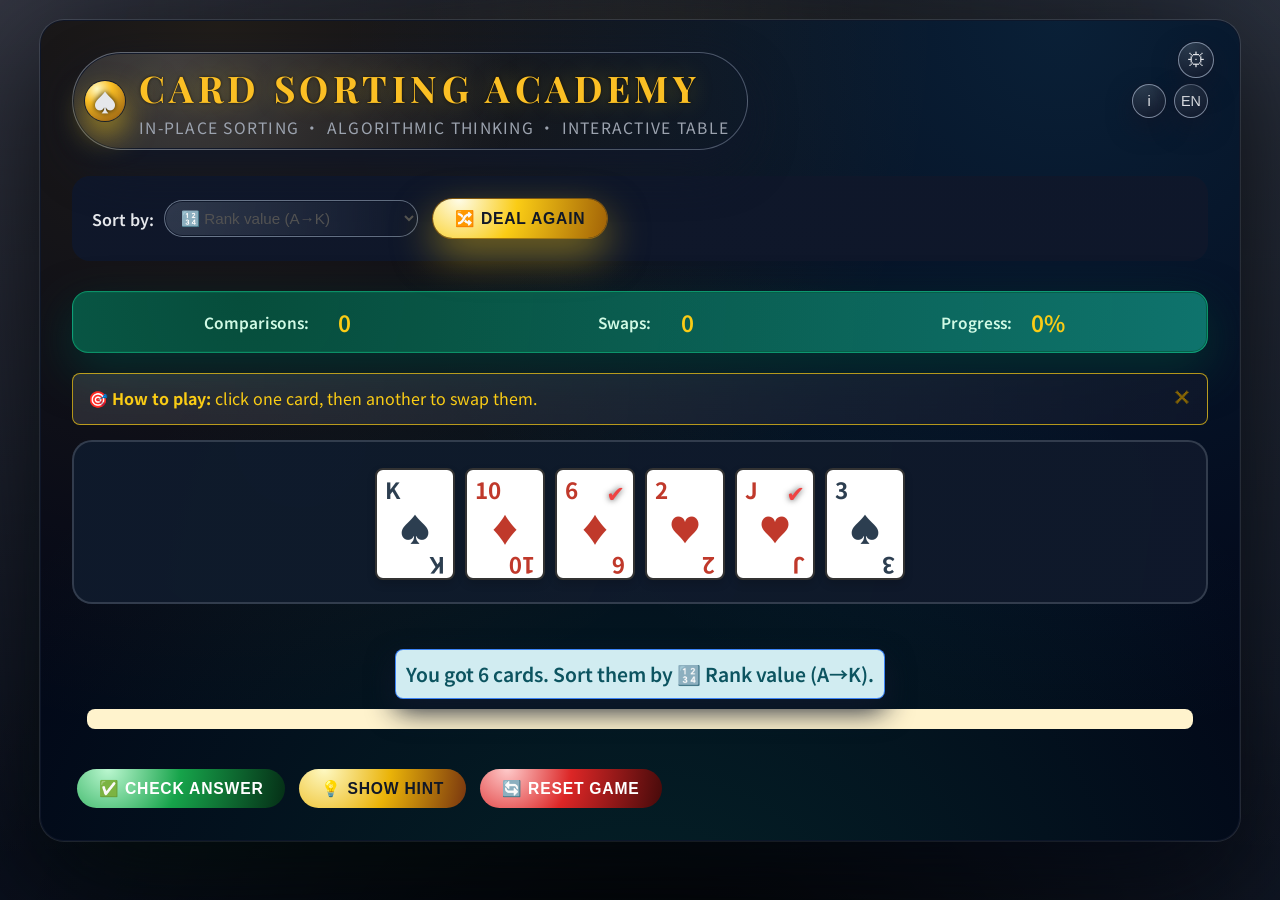
==== index.html @ 45d18fd6 "init" ====
<!DOCTYPE html>
<html lang="zh-TW">

<head>
    <meta charset="UTF-8">
    <meta name="viewport" content="width=device-width, initial-scale=1.0">
    <title>撲克牌排序遊戲 - 學習排序原理</title>
    <link rel="preconnect" href="https://fonts.googleapis.com">
    <link rel="preconnect" href="https://fonts.gstatic.com" crossorigin>
    <link
        href="https://fonts.googleapis.com/css2?family=Playfair+Display:wght@500;700&family=Noto+Sans+TC:wght@400;500;700&display=swap"
        rel="stylesheet">
    <link rel="stylesheet" href="style.css">
</head>

<body>
    <div class="page-frame">
        <div class="table-glow"></div>
        <div class="container">
            <header>
                <div class="logo-lockup">
                    <div class="logo-badge">
                        <span class="logo-icon">♠</span>
                    </div>
                    <div class="logo-texts">
                        <h1 data-i18n-key="app.title">撲克牌排序學院</h1>
                        <p class="subtitle" data-i18n-key="app.subtitle">原地排序 · 演算法思維 · 互動教學桌</p>
                    </div>
                </div>
                <div class="header-right">
                    <button id="info-toggle" class="info-toggle" aria-label="教學說明">
                        i
                    </button>
                    <button id="lang-button" class="lang-button" type="button">TW</button>
                    <button id="settings-toggle" class="settings-toggle" aria-label="教學與設定">
                        ⚙
                    </button>
                    <select id="lang-select" class="lang-select-hidden">
                        <option value="zh-TW">繁體中文</option>
                        <option value="zh-CN">简体中文</option>
                        <option value="en">English</option>
                        <option value="ja">日本語</option>
                    </select>
                </div>
            </header>

            <div class="controls">
                <div class="control-group">
                    <label for="sort-method" data-i18n-key="controls.sortLabel">排序方式：</label>
                    <select id="sort-method">
                        <option value="none" data-i18n-key="controls.sortNone">❓ 請選擇排序目標</option>
                        <option value="number" selected data-i18n-key="controls.sortNumber">🔢 依數字大小 (A→K)</option>
                        <option value="suit-symbol" data-i18n-key="controls.sortSuitSymbol">🃄 依花色符號 (♠♥♣♦)</option>
                        <option value="suit-color" data-i18n-key="controls.sortSuitColor">🎨 依花色顏色 (黑→紅)</option>
                        <option value="number-asc" data-i18n-key="controls.sortNumberAsc">📈 數字遞增 (2→A)</option>
                        <option value="number-desc" data-i18n-key="controls.sortNumberDesc">📉 數字遞減 (K→2)</option>
                    </select>
                    <button id="shuffle-btn" class="btn primary" data-i18n-key="controls.shuffle">🔀 重新發牌</button>
                </div>
            </div>

            <div class="stats-bar">
                <div class="stat-item">
                    <span class="stat-label" data-i18n-key="stats.comparisons">比較次數：</span>
                    <span class="stat-value" id="comparisons">0</span>
                </div>
                <div class="stat-item">
                    <span class="stat-label" data-i18n-key="stats.swaps">交換次數：</span>
                    <span class="stat-value" id="swaps">0</span>
                </div>
                <div class="stat-item">
                    <span class="stat-label" data-i18n-key="stats.progress">完成度：</span>
                    <span class="stat-value" id="progress">0%</span>
                </div>
            </div>

            <div class="game-area">
                <div class="instruction-hint" id="instruction-hint">
                    <p data-i18n-key="banner.hint">🎯 <strong>操作方式：</strong>點擊選擇一張卡片，再點擊另一張進行交換</p>
                    <button class="close-hint" id="close-hint">✕</button>
                </div>

                <div class="card-area" id="card-area">
                    <p class="instruction" data-i18n-key="banner.instruction">請選擇排序方式後，點擊「重新發牌」開始遊戲</p>
                </div>
            </div>

            <div class="feedback">
                <div class="status" id="status"></div>
                <div class="hint" id="hint"></div>
            </div>

            <div class="actions">
                <button id="check-btn" class="btn success" disabled data-i18n-key="actions.check">✅ 檢查答案</button>
                <button id="hint-btn" class="btn warning" disabled data-i18n-key="actions.hint">💡 顯示提示</button>
                <button id="reset-btn" class="btn danger" disabled data-i18n-key="actions.reset">🔄 重置遊戲</button>
            </div>

            <div class="settings-card" id="settings-card">
                <div class="settings-card-header">
                    <div>
                        <h2 class="settings-title" data-i18n-key="advanced.title">進階設定</h2>
                        <p class="settings-subtitle" data-i18n-key="settings.subtitle">需要時再打開，讓牌桌保持乾淨。</p>
                    </div>
                    <button class="settings-close" id="settings-close" aria-label="關閉教學卡片">✕</button>
                </div>
                <div class="settings-card-body">
                    <div class="settings-section">
                        <h3 class="settings-section-title" data-i18n-key="advanced.title">進階設定</h3>
                        <div class="control-group">
                            <label for="card-count" data-i18n-key="advanced.cardCount">牌數：</label>
                            <input type="range" id="card-count" min="5" max="13" value="6">
                            <span id="card-count-display">6 張</span>
                        </div>
                        <div class="control-group">
                            <label for="unique-rank-toggle" data-i18n-key="advanced.uniqueRanks">不重複數字：</label>
                            <input type="checkbox" id="unique-rank-toggle" checked>
                            <span data-i18n-key="advanced.uniqueRanksDesc">啟用時，每一局不會出現同數字不同花色（最多 13 張），適合初學者。</span>
                        </div>
                        <div class="control-group">
                            <label for="show-correct-toggle" data-i18n-key="advanced.showCorrect">完成提示：</label>
                            <input type="checkbox" id="show-correct-toggle" checked>
                            <span data-i18n-key="advanced.showCorrectDesc">在已排對的位置顯示紅色勾勾</span>
                        </div>
                        <div class="control-group">
                            <label for="allow-same-rank-toggle" data-i18n-key="advanced.considerSuit">花色是否要看：</label>
                            <input type="checkbox" id="allow-same-rank-toggle" checked>
                            <span data-i18n-key="advanced.considerSuitDesc">勾選時，同數字不同花色也算正確（適合初學，只看數字）</span>
                        </div>
                    </div>
                </div>
            </div>

            <div class="info-card" id="info-card">
                <div class="settings-card-header">
                    <div>
                        <h2 class="settings-title" data-i18n-key="settings.title">教學說明與小知識</h2>
                        <p class="settings-subtitle" data-i18n-key="settings.subtitle">需要時再打開，讓牌桌保持乾淨。</p>
                    </div>
                    <button class="settings-close" id="info-close" aria-label="關閉說明卡片">✕</button>
                </div>
                <div class="settings-tabs" id="info-tabs">
                    <button class="settings-tab active" data-pane="pane-guide" data-i18n-key="tabs.guide">操作說明</button>
                    <button class="settings-tab" data-pane="pane-algorithm" data-i18n-key="tabs.algorithm">小知識</button>
                </div>
                <div class="settings-card-body">
                    <div class="settings-pane active" id="pane-guide">
                        <div class="instructions">
                            <h2 data-i18n-key="guide.title">📚 遊戲說明</h2>
                            <ul>
                                <li data-i18n-key="guide.step1"><strong>選擇排序方式：</strong>從下拉選單選擇想要排序的規則（數字、花色、顏色等）。</li>
                                <li data-i18n-key="guide.step2"><strong>發牌：</strong>點擊「重新發牌」後，系統會隨機產生卡片排列。</li>
                                <li data-i18n-key="guide.step3"><strong>排序：</strong>點擊兩張卡片即可交換位置（點擊第一張會標記為選擇狀態）。</li>
                                <li data-i18n-key="guide.step4"><strong>檢查：</strong>完成後點擊「檢查答案」看是否正確。</li>
                                <li data-i18n-key="guide.step5"><strong>提示：</strong>如果卡住，可以點擊「顯示提示」或打開完成提示勾勾協助思考。</li>
                                <li data-i18n-key="guide.step6"><strong>統計：</strong>上方統計欄會記錄你的比較次數與交換次數。</li>
                            </ul>
                        </div>
                    </div>

                    <div class="settings-pane" id="pane-algorithm">
                        <div class="algorithm-info" id="algorithm-info">
                            <h3 data-i18n-key="algo.title">💡 排序演算法小知識</h3>
                            <p id="algorithm-desc">選擇排序方式後，這裡會顯示相關的排序演算法概念。</p>
                            <div class="algorithm-teaching">
                                <div class="algorithm-mode" id="algorithm-mode">提示：先從少量牌開始，感受「比較 → 交換」的節奏。</div>
                                <ol class="algorithm-steps" id="algorithm-steps">
                                    <li>在上方選擇一種排序目標（例如：數字大小）。</li>
                                    <li>觀察目前牌的排列，想像「理想順序」應該長什麼樣子。</li>
                                    <li>點擊一張牌，再點擊另一張牌，完成一次交換。</li>
                                    <li>重複比較與交換，直到你覺得已經排好為止，再按「檢查答案」。</li>
                                </ol>
                            </div>
                        </div>
                    </div>
                </div>
            </div>
        </div>
    </div>

    <script src="script.js"></script>
</body>

</html>
---- style.css ----
/* 撲克牌排序遊戲樣式 */

* {
    margin: 0;
    padding: 0;
    box-sizing: border-box;
}

body {
    font-family: 'Noto Sans TC', 'Microsoft JhengHei', system-ui, -apple-system, BlinkMacSystemFont, sans-serif;
    background:
        radial-gradient(circle at 0 0, rgba(255, 255, 255, 0.18), transparent 55%),
        radial-gradient(circle at 100% 0, rgba(255, 255, 255, 0.12), transparent 55%),
        radial-gradient(circle at 50% 120%, rgba(0, 0, 0, 0.9), transparent 60%),
        linear-gradient(135deg, #050816 0%, #0b1220 45%, #111827 100%);
    min-height: 100vh;
    padding: 20px;
    color: #e5e7eb;
}

.page-frame {
    max-width: 1360px;
    margin: 0 auto;
    position: relative;
}

.table-glow {
    position: absolute;
    inset: 0;
    margin: auto;
    max-width: 1100px;
    max-height: 1100px;
    background:
        radial-gradient(circle at 50% 0, rgba(251, 191, 36, 0.22), transparent 55%),
        radial-gradient(circle at 10% 100%, rgba(16, 185, 129, 0.26), transparent 60%),
        radial-gradient(circle at 90% 100%, rgba(37, 99, 235, 0.3), transparent 60%);
    opacity: 0.6;
    filter: blur(40px);
    z-index: 0;
    pointer-events: none;
}

.container {
    max-width: 1200px;
    margin: 0 auto;
    background:
        radial-gradient(circle at 15% 0, rgba(251, 191, 36, 0.12), transparent 55%),
        radial-gradient(circle at 85% 0, rgba(56, 189, 248, 0.14), transparent 55%),
        radial-gradient(circle at 50% 120%, rgba(16, 185, 129, 0.16), transparent 65%),
        #020617;
    border-radius: 24px;
    box-shadow:
        0 32px 120px rgba(0, 0, 0, 0.75),
        0 0 0 1px rgba(148, 163, 184, 0.28),
        0 0 0 1px inset rgba(15, 23, 42, 0.9);
    padding: 32px 32px 28px;
    position: relative;
    z-index: 1;
    overflow: hidden;
}

header {
    display: flex;
    align-items: center;
    justify-content: space-between;
    margin-bottom: 26px;
}

h1 {
    font-family: 'Playfair Display', 'Times New Roman', serif;
    letter-spacing: 0.12em;
    text-transform: uppercase;
    font-size: 2.3rem;
    color: #fbbf24;
    margin-bottom: 4px;
    text-shadow:
        0 0 25px rgba(250, 204, 21, 0.3),
        0 0 3px rgba(0, 0, 0, 0.8);
}

.subtitle {
    color: #9ca3af;
    font-size: 0.98rem;
    letter-spacing: 0.08em;
    text-transform: uppercase;
}

.logo-lockup {
    display: inline-flex;
    align-items: center;
    gap: 14px;
    padding: 10px 18px 10px 12px;
    border-radius: 999px;
    background: radial-gradient(circle at 15% 10%, rgba(248, 250, 252, 0.16), transparent 60%);
    border: 1px solid rgba(148, 163, 184, 0.45);
    box-shadow:
        0 18px 45px rgba(15, 23, 42, 0.9),
        0 0 0 1px inset rgba(15, 23, 42, 0.9);
}

.logo-badge {
    width: 40px;
    height: 40px;
    border-radius: 999px;
    background: radial-gradient(circle at 30% 20%, #fef9c3 0%, #fbbf24 35%, #854d0e 100%);
    display: flex;
    align-items: center;
    justify-content: center;
    box-shadow:
        0 0 0 1px rgba(15, 23, 42, 0.85),
        0 14px 30px rgba(250, 204, 21, 0.6);
}

.logo-icon {
    font-size: 1.5rem;
    text-shadow: 0 0 6px rgba(0, 0, 0, 0.9);
}

.logo-texts {
    text-align: left;
}

.header-right {
    display: flex;
    align-items: center;
    gap: 8px;
}

.info-toggle,
.lang-button,
.settings-toggle {
    width: 34px;
    height: 34px;
    border-radius: 999px;
    border: 1px solid rgba(148, 163, 184, 0.8);
    background: radial-gradient(circle at 30% 0, rgba(248, 250, 252, 0.15), rgba(15, 23, 42, 0.98));
    color: #e5e7eb;
    font-size: 0.9rem;
    display: flex;
    align-items: center;
    justify-content: center;
    cursor: pointer;
    box-shadow:
        0 10px 24px rgba(15, 23, 42, 0.9),
        0 0 0 1px rgba(15, 23, 42, 0.9);
    transition: transform 0.2s ease, box-shadow 0.2s ease, background 0.2s ease;
}

.info-toggle:hover {
    transform: translateY(-1px) scale(1.03);
    background: radial-gradient(circle at 30% 0, rgba(248, 250, 252, 0.25), rgba(15, 23, 42, 0.98));
    box-shadow:
        0 14px 32px rgba(15, 23, 42, 0.95),
        0 0 0 1px rgba(59, 130, 246, 0.7);
}

.info-toggle:focus-visible {
    outline: 2px solid #60a5fa;
    outline-offset: 2px;
}

.lang-switcher {
    display: flex;
    align-items: center;
}

.lang-button {
    text-transform: uppercase;
}

.lang-button:hover {
    background: rgba(30, 64, 175, 0.9);
    border-color: rgba(129, 140, 248, 0.9);
}

.lang-select-hidden {
    display: none;
}

.lang-switcher select {
    padding: 4px 10px;
    border-radius: 999px;
    border: 1px solid rgba(148, 163, 184, 0.7);
    background: rgba(15, 23, 42, 0.9);
    color: #e5e7eb;
    font-size: 0.82rem;
}

/* 教學設定卡片觸發按鈕 */
.settings-toggle {
    position: absolute;
    top: 22px;
    right: 26px;
    width: 36px;
    height: 36px;
    border-radius: 999px;
    border: 1px solid rgba(148, 163, 184, 0.8);
    background: radial-gradient(circle at 30% 0, rgba(248, 250, 252, 0.15), rgba(15, 23, 42, 0.98));
    color: #e5e7eb;
    font-size: 1.2rem;
    display: flex;
    align-items: center;
    justify-content: center;
    cursor: pointer;
    box-shadow:
        0 10px 24px rgba(15, 23, 42, 0.9),
        0 0 0 1px rgba(15, 23, 42, 0.9);
    transition: transform 0.2s ease, box-shadow 0.2s ease, background 0.2s ease;
    z-index: 5;
}

.settings-toggle:hover {
    transform: translateY(-1px) scale(1.03);
    background: radial-gradient(circle at 30% 0, rgba(248, 250, 252, 0.25), rgba(15, 23, 42, 0.98));
    box-shadow:
        0 14px 32px rgba(15, 23, 42, 0.95),
        0 0 0 1px rgba(250, 204, 21, 0.6);
}

.settings-toggle:focus-visible {
    outline: 2px solid #facc15;
    outline-offset: 2px;
}

/* 控制區 */
.controls {
    background: radial-gradient(circle at 10% 0, rgba(15, 23, 42, 0.98), rgba(15, 23, 42, 0.96));
    border-radius: 18px;
    padding: 18px 20px;
    margin-bottom: 30px;
    display: flex;
    flex-wrap: wrap;
    gap: 20px;
    align-items: center;
    justify-content: space-between;
}

.control-group {
    display: flex;
    align-items: center;
    gap: 10px;
}

.control-group label {
    font-weight: 600;
    color: #e5e7eb;
}

select,
input[type="range"] {
    padding: 8px 12px;
    border: 1px solid rgba(148, 163, 184, 0.6);
    border-radius: 999px;
    font-size: 0.95rem;
    background: radial-gradient(circle at 0 0, rgba(148, 163, 184, 0.25), rgba(15, 23, 42, 0.96));
    color: #525252;
    box-shadow: 0 0 0 1px inset rgba(15, 23, 42, 0.9);
}

select:focus {
    border-color: #fbbf24;
    outline: none;
    box-shadow:
        0 0 0 1px #fbbf24,
        0 0 25px rgba(225, 223, 217, 0.9);
}

.btn {
    padding: 10px 22px;
    border: none;
    border-radius: 999px;
    font-size: 0.98rem;
    font-weight: 600;
    cursor: pointer;
    transition: all 0.28s ease;
    margin: 5px;
    position: relative;
    letter-spacing: 0.05em;
    text-transform: uppercase;
}

.btn.primary {
    background: radial-gradient(circle at 15% 0, #fefce8 0%, #facc15 38%, #a16207 100%);
    color: #111827;
    box-shadow:
        0 16px 40px rgba(250, 204, 21, 0.5),
        0 0 0 1px rgba(161, 98, 7, 0.7);
}

.btn.primary:hover {
    transform: translateY(-2px) translateZ(0) scale(1.02);
    box-shadow:
        0 24px 55px rgba(250, 204, 21, 0.7),
        0 0 0 1px rgba(161, 98, 7, 0.9);
}

.btn.success {
    background: radial-gradient(circle at 15% 0, #bbf7d0 0%, #16a34a 40%, #052e16 100%);
    color: white;
}

.btn.success:hover {
    transform: translateY(-2px) scale(1.02);
}

.btn.warning {
    background: radial-gradient(circle at 15% 0, #fef9c3 0%, #eab308 45%, #78350f 100%);
    color: #111827;
}

.btn.warning:hover {
    transform: translateY(-2px) scale(1.02);
}

.btn.danger {
    background: radial-gradient(circle at 15% 0, #fecaca 0%, #dc2626 40%, #450a0a 100%);
    color: white;
}

.btn.danger:hover {
    transform: translateY(-2px) scale(1.02);
}

.btn:disabled {
    background: rgba(55, 65, 81, 0.85);
    cursor: not-allowed;
    transform: none;
    box-shadow: none;
}

/* 遊戲區域 */
.game-area {
    margin-bottom: 30px;
}

/* 統計欄 */
.stats-bar {
    display: flex;
    justify-content: space-around;
    background:
        radial-gradient(circle at 15% 0, rgba(6, 78, 59, 0.9), rgba(15, 118, 110, 0.96)),
        linear-gradient(120deg, #064e3b, #083344);
    padding: 14px 18px;
    border-radius: 16px;
    margin-bottom: 20px;
    font-weight: 600;
    border: 1px solid rgba(16, 185, 129, 0.6);
    box-shadow:
        0 18px 45px rgba(4, 47, 46, 0.95),
        0 0 0 1px inset rgba(6, 95, 70, 0.9);
}

.stat-item {
    display: flex;
    align-items: center;
    gap: 8px;
}

.stat-label {
    color: #d1fae5;
    font-size: 0.96rem;
}

.stat-value {
    color: #facc15;
    font-size: 1.4rem;
    min-width: 56px;
    text-align: center;
}

/* 單一卡片區域 */
.card-area {
    background:
        radial-gradient(circle at 20% 0, rgba(15, 23, 42, 0.96), rgba(15, 23, 42, 0.99)),
        radial-gradient(circle at 50% 120%, rgba(22, 163, 74, 0.8), rgba(6, 95, 70, 0.96));
    border: 2px solid rgba(55, 65, 81, 0.9);
    border-radius: 20px;
    padding: 26px 20px 22px;
    min-height: 150px;
    display: flex;
    flex-wrap: nowrap;
    gap: 10px;
    align-items: center;
    justify-content: center;
    transition: all 0.3s ease;
    overflow-x: auto;
    overflow-y: hidden;
    scrollbar-width: thin;
}

.card-area .instruction {
    color: #e5e7eb;
    font-size: 1.2rem;
    width: 100%;
    text-align: center;
}

/* 操作提示覆層 */
.instruction-hint {
    background: radial-gradient(circle at 0 0, rgba(248, 250, 252, 0.12), rgba(15, 23, 42, 0.9));
    border: 1px solid rgba(250, 204, 21, 0.7);
    border-radius: 8px;
    padding: 12px 40px 12px 15px;
    margin-bottom: 15px;
    position: relative;
    color: #facc15;
    line-height: 1.6;
}

.instruction-hint .close-hint {
    position: absolute;
    right: 10px;
    top: 50%;
    transform: translateY(-50%);
    background: none;
    border: none;
    color: #856404;
    font-size: 1.2rem;
    cursor: pointer;
    padding: 0 5px;
}

.close-hint:hover {
    color: #664d03;
}

/* 撲克牌樣式（原地排序版） */
.card {
    width: 96px;
    height: 136px;
    background:
        radial-gradient(circle at 15% 0, #f9fafb 0%, #e5e7eb 40%, #d1d5db 100%);
    border: 2px solid rgba(15, 23, 42, 0.9);
    border-radius: 14px;
    display: flex;
    flex-direction: column;
    justify-content: space-between;
    padding: 8px 8px 12px;
    cursor: pointer;
    user-select: none;
    box-shadow:
        0 10px 18px rgba(15, 23, 42, 0.9),
        0 0 0 1px rgba(15, 23, 42, 0.9);
    transition: transform 0.32s cubic-bezier(0.22, 0.61, 0.36, 1),
        box-shadow 0.32s ease,
        background 0.32s ease,
        border-color 0.32s ease;
    position: relative;
}

.card:hover {
    transform: translateY(-10px) scale(1.05) rotate3d(1, 0, 0, 6deg);
    box-shadow:
        0 20px 35px rgba(0, 0, 0, 0.85),
        0 0 0 1px rgba(30, 64, 175, 0.75);
}

.card.selected {
    border-color: #fbbf24;
    border-width: 2px;
    box-shadow:
        0 0 35px rgba(250, 204, 21, 0.9),
        0 0 0 1px rgba(161, 98, 7, 0.9);
    transform: translateY(-14px) scale(1.08) rotate3d(1, 0, 0, 10deg);
    background: radial-gradient(circle at 15% 0, #fefce8 0%, #facc15 45%, #f97316 100%);
}

.card.card-correct::after {
    content: '✔';
    position: absolute;
    top: 6px;
    right: 8px;
    font-size: 1.4rem;
    color: #ef4444;
    text-shadow: 0 0 6px rgba(0, 0, 0, 0.75);
}

.card.swapping {
    animation: swapPulse 0.6s ease;
}

@keyframes swapPulse {
    0% {
        transform: scale(1);
    }

    50% {
        transform: scale(0.9) rotate(-5deg);
    }

    100% {
        transform: scale(1);
    }
}

.card.ace {
    color: #c0392b;
}

.card.king {
    color: #2c3e50;
}

.card.queen {
    color: #2c3e50;
}

.card.jack {
    color: #2c3e50;
}

.card.red {
    color: #c0392b;
}

.card.black {
    color: #111827;
}

.card .rank {
    font-size: 1.4rem;
    font-weight: bold;
    line-height: 1;
}

.card .suit {
    font-size: 2rem;
    text-align: center;
    margin: 6px 0;
}

.card .rank-bottom {
    font-size: 1.4rem;
    font-weight: bold;
    transform: rotate(180deg);
    line-height: 1;
    margin-bottom: 2px;
}

/* 反饋區 */
.feedback {
    margin: 22px 0 12px;
    padding: 12px 0;
    border-radius: 8px;
    text-align: center;
}

/* 教學設定卡片本體 */
.settings-card {
    position: fixed;
    inset: auto 50% 32px auto;
    transform: translateX(50%) translateY(12px);
    width: min(420px, 90vw);
    max-height: 70vh;
    background:
        radial-gradient(circle at 0 0, rgba(248, 250, 252, 0.1), rgba(15, 23, 42, 0.96)),
        #020617;
    border-radius: 18px;
    border: 1px solid rgba(148, 163, 184, 0.6);
    box-shadow:
        0 28px 80px rgba(0, 0, 0, 0.95),
        0 0 0 1px rgba(15, 23, 42, 0.9);
    padding: 14px 16px 14px;
    opacity: 0;
    visibility: hidden;
    pointer-events: none;
    transition: opacity 0.25s ease, transform 0.25s ease, visibility 0.25s ease;
    z-index: 10;
}

.settings-card.open {
    opacity: 1;
    visibility: visible;
    pointer-events: auto;
    transform: translateX(50%) translateY(0);
}

.settings-card-header {
    display: flex;
    align-items: center;
    justify-content: space-between;
    gap: 10px;
    padding-bottom: 8px;
    border-bottom: 1px solid rgba(55, 65, 81, 0.8);
    margin-bottom: 8px;
}

.settings-title {
    font-size: 1rem;
    color: #e5e7eb;
    margin: 0;
}

.settings-subtitle {
    font-size: 0.78rem;
    color: #9ca3af;
    margin-top: 2px;
}

.settings-close {
    border: none;
    background: transparent;
    color: #9ca3af;
    cursor: pointer;
    font-size: 1.1rem;
    padding: 4px 6px;
    border-radius: 999px;
    transition: background 0.2s ease, color 0.2s ease;
}

.settings-close:hover {
    background: rgba(148, 163, 184, 0.16);
    color: #e5e7eb;
}

.settings-card-body {
    max-height: 52vh;
    overflow-y: auto;
    padding-right: 4px;
}

.info-card {
    position: fixed;
    left: 50%;
    bottom: 32px;
    transform: translateX(-50%) translateY(12px);
    width: min(520px, 95vw);
    max-height: 75vh;
    background:
        radial-gradient(circle at 0 0, rgba(248, 250, 252, 0.1), rgba(15, 23, 42, 0.96)),
        #020617;
    border-radius: 18px;
    border: 1px solid rgba(148, 163, 184, 0.6);
    box-shadow:
        0 28px 80px rgba(0, 0, 0, 0.95),
        0 0 0 1px rgba(15, 23, 42, 0.9);
    padding: 14px 16px 14px;
    opacity: 0;
    visibility: hidden;
    pointer-events: none;
    transition: opacity 0.25s ease, transform 0.25s ease, visibility 0.25s ease;
    z-index: 11;
}

.info-card.open {
    opacity: 1;
    visibility: visible;
    pointer-events: auto;
    transform: translateX(-50%) translateY(0);
}

.settings-tabs {
    display: flex;
    gap: 4px;
    margin: 6px 0 4px;
    padding: 0 2px;
}

.settings-tab {
    flex: 1;
    border-radius: 999px;
    border: 1px solid transparent;
    background: transparent;
    color: #9ca3af;
    font-size: 0.8rem;
    padding: 4px 8px;
    cursor: pointer;
    transition: background 0.2s ease, color 0.2s ease, border-color 0.2s ease;
}

.settings-tab:hover {
    background: rgba(31, 41, 55, 0.9);
    color: #e5e7eb;
}

.settings-tab.active {
    background: radial-gradient(circle at 0 0, rgba(248, 250, 252, 0.18), rgba(31, 41, 55, 0.98));
    color: #fbbf24;
    border-color: rgba(250, 204, 21, 0.8);
}

.settings-pane {
    display: none;
}

.settings-pane.active {
    display: block;
}

.settings-section {
    margin-top: 14px;
    padding-top: 10px;
    border-top: 1px solid rgba(55, 65, 81, 0.8);
}

.settings-section-title {
    font-size: 0.9rem;
    color: #e5e7eb;
    margin-bottom: 8px;
}

.settings-section .control-group {
    justify-content: flex-start;
    align-items: center;
}

.settings-section .control-group span {
    font-size: 0.85rem;
    color: #d1d5db;
}

.status {
    font-size: 1.02rem;
    font-weight: 600;
    padding: 10px 18px;
    border-radius: 999px;
    display: inline-flex;
    align-items: center;
    justify-content: center;
    max-width: 100%;
}

.status.success {
    background: linear-gradient(135deg, rgba(21, 128, 61, 0.95), rgba(22, 163, 74, 0.98));
    color: #dcfce7;
    border: 1px solid rgba(34, 197, 94, 0.95);
    box-shadow: 0 12px 28px rgba(5, 46, 22, 0.8);
}

.status.error {
    background: linear-gradient(135deg, rgba(153, 27, 27, 0.96), rgba(220, 38, 38, 0.98));
    color: #fee2e2;
    border: 1px solid rgba(252, 165, 165, 0.98);
    box-shadow: 0 12px 28px rgba(69, 10, 10, 0.9);
}

.status.info {
    background: linear-gradient(135deg, rgba(30, 64, 175, 0.95), rgba(37, 99, 235, 0.98));
    color: #dbeafe;
    border: 1px solid rgba(59, 130, 246, 0.98);
    box-shadow: 0 12px 28px rgba(15, 23, 42, 0.95);
}

.hint {
    margin-top: 10px;
    padding: 10px;
    background: rgba(252, 211, 77, 0.12);
    color: #facc15;
    border-radius: 8px;
}

/* 說明區 */
.instructions {
    background: radial-gradient(circle at 10% 0, #111827 0%, #020617 65%);
    border-radius: 16px;
    padding: 22px 22px 18px;
    margin: 30px 0;
    border: 1px solid rgba(148, 163, 184, 0.55);
    box-shadow: 0 18px 38px rgba(15, 23, 42, 0.9);
}

.instructions h2 {
    color: #000000;
    margin-bottom: 12px;
}

.instructions ul {
    list-style: none;
    color: #bd0d5f;
}

.instructions li {
    padding: 9px 0;
    border-bottom: 1px solid rgba(55, 65, 81, 0.85);
    line-height: 1.6;
    font-size: 0.97rem;
}

.instructions li:last-child {
    border-bottom: none;
}

.instructions li strong {
    color: #082a55;
    font-weight: 700;
}

/* 演算法資訊 */
.algorithm-info {
    background:
        radial-gradient(circle at 10% 0, rgba(15, 23, 42, 0.98), rgba(15, 23, 42, 0.96)),
        linear-gradient(135deg, #020617, #020617);
    border-radius: 12px;
    padding: 20px;
    margin-top: 30px;
    border: 1px solid rgba(148, 163, 184, 0.55);
}

.algorithm-info h3 {
    color: #e5e7eb;
    margin-bottom: 10px;
}

.algorithm-info p {
    color: #9ca3af;
    line-height: 1.6;
}

.algorithm-teaching {
    margin-top: 12px;
    padding-top: 12px;
    border-top: 1px dashed rgba(74, 85, 104, 0.3);
}

.algorithm-mode {
    font-size: 0.95rem;
    font-weight: 600;
    color: #2b6cb0;
    background: rgba(66, 153, 225, 0.12);
    border-radius: 999px;
    display: inline-block;
    padding: 6px 14px;
    margin-bottom: 10px;
}

.algorithm-steps {
    margin-left: 20px;
    color: #4a5568;
    line-height: 1.6;
}

.algorithm-steps li {
    margin-bottom: 4px;
}

/* 響應式 */
@media (max-width: 768px) {
    .container {
        padding: 15px;
    }

    h1 {
        font-size: 1.8rem;
    }

    .card {
        width: 60px;
        height: 84px;
        padding: 5px;
    }

    .card .rank,
    .card .rank-bottom {
        font-size: 1rem;
    }

    .card .suit {
        font-size: 1.5rem;
    }

    .controls {
        flex-direction: column;
        align-items: stretch;
    }

    .control-group {
        flex-direction: column;
    }

    .stats-bar {
        flex-direction: column;
        gap: 10px;
    }
}


/* 撲克牌樣式 */
.card {
    width: 80px;
    height: 112px;
    background: white;
    border: 2px solid #333;
    border-radius: 8px;
    display: flex;
    flex-direction: column;
    justify-content: space-between;
    padding: 8px;
    cursor: grab;
    user-select: none;
    box-shadow: 0 4px 8px rgba(0, 0, 0, 0.15);
    transition: all 0.3s ease;
    position: relative;
}

.card:hover {
    transform: translateY(-5px);
    box-shadow: 0 8px 16px rgba(0, 0, 0, 0.2);
}

.card.dragging {
    opacity: 0.5;
    cursor: grabbing;
}

.card.ace {
    color: #c0392b;
}

.card.king {
    color: #2c3e50;
}

.card.queen {
    color: #2c3e50;
}

.card.jack {
    color: #2c3e50;
}

.card.red {
    color: #c0392b;
}

.card.black {
    color: #2c3e50;
}

.card .rank {
    font-size: 1.4rem;
    font-weight: bold;
}

.card .suit {
    font-size: 2rem;
    text-align: center;
    margin: 5px 0;
}

.card .rank-bottom {
    font-size: 1.4rem;
    font-weight: bold;
    transform: rotate(180deg);
}

/* 反馈區 */
.feedback {
    margin: 20px 0;
    padding: 15px;
    border-radius: 8px;
    text-align: center;
}

.status {
    font-size: 1.2rem;
    font-weight: 600;
    padding: 10px;
    border-radius: 8px;
}

.status.success {
    background: #d4edda;
    color: #155724;
}

.status.error {
    background: #f8d7da;
    color: #721c24;
}

.status.info {
    background: #d1ecf1;
    color: #0c5460;
}

.hint {
    margin-top: 10px;
    padding: 10px;
    background: #fff3cd;
    color: #856404;
    border-radius: 8px;
}

/* 說明區 */
.instructions {
    background: #f8f9fa;
    border-radius: 12px;
    padding: 25px;
    margin: 30px 0;
}

.instructions h2 {
    color: #495057;
    margin-bottom: 15px;
}

.instructions ul {
    list-style: none;
}

.instructions li {
    padding: 10px 0;
    border-bottom: 1px solid #dee2e6;
    line-height: 1.6;
}

.instructions li:last-child {
    border-bottom: none;
}

/* 演算法資訊 */
.algorithm-info {
    background: linear-gradient(135deg, #f5f7fa 0%, #c3cfe2 100%);
    border-radius: 12px;
    padding: 20px;
    margin-top: 30px;
}

.algorithm-info h3 {
    color: #2d3748;
    margin-bottom: 10px;
}

.algorithm-info p {
    color: #4a5568;
    line-height: 1.6;
}

/* 響應式 */
@media (max-width: 768px) {
    .container {
        padding: 15px;
    }

    h1 {
        font-size: 1.8rem;
    }

    .card {
        width: 60px;
        height: 84px;
        padding: 5px;
    }

    .card .rank,
    .card .rank-bottom {
        font-size: 1rem;
    }

    .card .suit {
        font-size: 1.5rem;
    }

    .controls {
        flex-direction: column;
        align-items: stretch;
    }

    .control-group {
        flex-direction: column;
    }
}
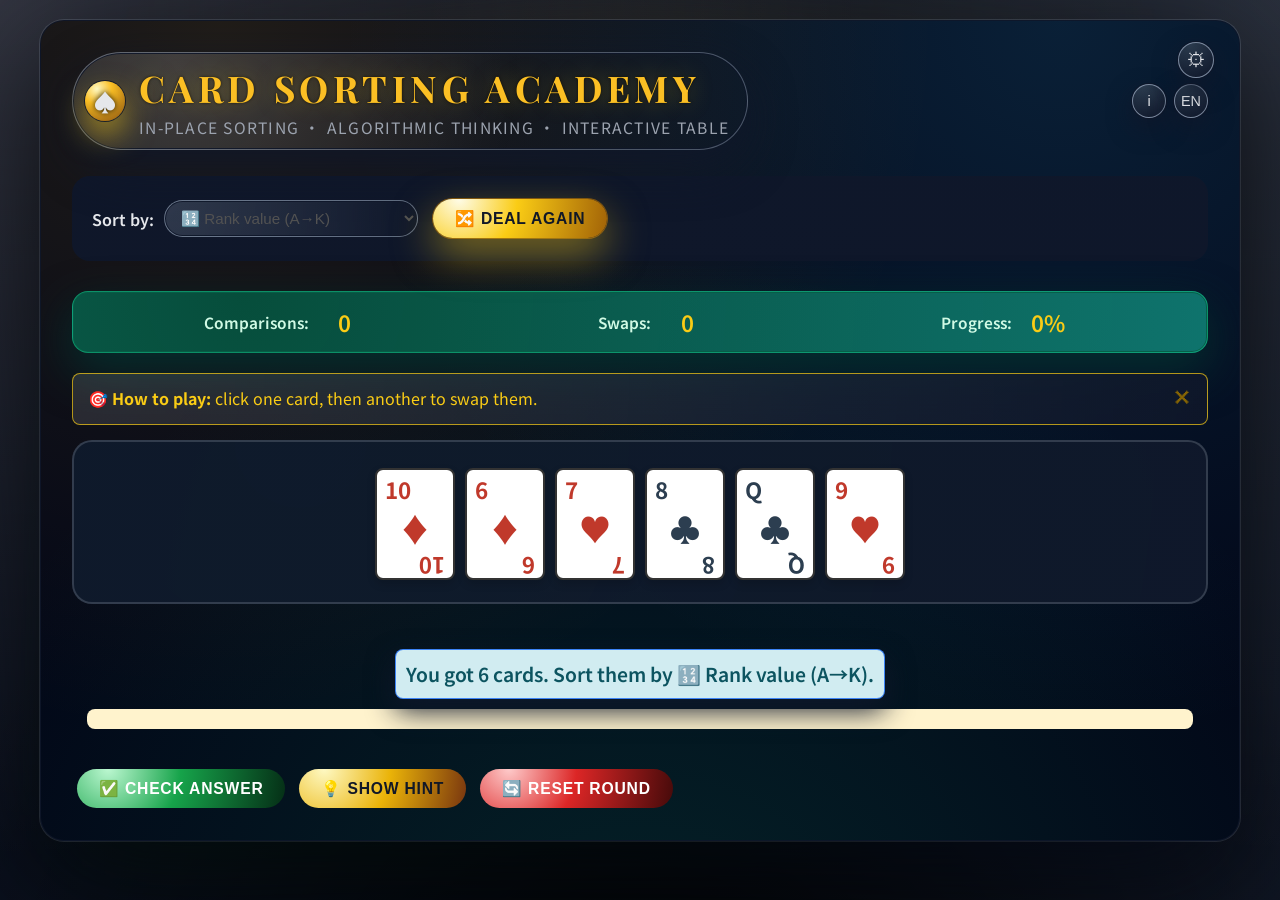
==== commit 4fad2f4e: "Add extra space sorting mode and update UI elements - Introduced a new sorting mode with separate ar" ====
--- a/index.html
+++ b/index.html
@@ -80,8 +80,23 @@
                     <button class="close-hint" id="close-hint">✕</button>
                 </div>
 
-                <div class="card-area" id="card-area">
-                    <p class="instruction" data-i18n-key="banner.instruction">請選擇排序方式後，點擊「重新發牌」開始遊戲</p>
+                <!-- 原地排序：單一牌區 -->
+                <div class="card-area-wrapper card-area-inplace" id="card-area-inplace">
+                    <div class="card-area" id="card-area">
+                        <p class="instruction" data-i18n-key="banner.instruction">請選擇排序方式後，點擊「重新發牌」開始遊戲</p>
+                    </div>
+                </div>
+
+                <!-- 額外空間：上方未排序、下方已排序 -->
+                <div class="card-zones-extraspace" id="card-zones-extraspace" aria-hidden="true">
+                    <div class="zone-block">
+                        <div class="zone-label zone-unsorted-label" data-i18n-key="zone.unsorted">未排序</div>
+                        <div class="card-area card-area-unsorted" id="card-area-unsorted"></div>
+                    </div>
+                    <div class="zone-block">
+                        <div class="zone-label zone-sorted-label" data-i18n-key="zone.sorted">已排序</div>
+                        <div class="card-area card-area-sorted" id="card-area-sorted"></div>
+                    </div>
                 </div>
             </div>
 
@@ -126,6 +141,14 @@
                             <label for="allow-same-rank-toggle" data-i18n-key="advanced.considerSuit">花色是否要看：</label>
                             <input type="checkbox" id="allow-same-rank-toggle" checked>
                             <span data-i18n-key="advanced.considerSuitDesc">勾選時，同數字不同花色也算正確（適合初學，只看數字）</span>
+                        </div>
+                        <div class="control-group">
+                            <label for="space-mode" data-i18n-key="advanced.spaceMode">排序空間模式：</label>
+                            <select id="space-mode">
+                                <option value="inplace" selected data-i18n-key="advanced.spaceInplace">原地排序（單一區域）</option>
+                                <option value="extraspace" data-i18n-key="advanced.spaceExtraspace">額外空間（上未排序／下已排序）</option>
+                            </select>
+                            <span data-i18n-key="advanced.spaceModeDesc">額外空間時，從上方選牌移到下方完成排序，適合練習選擇排序、插入排序等。</span>
                         </div>
                     </div>
                 </div>
@@ -154,6 +177,7 @@
                                 <li data-i18n-key="guide.step4"><strong>檢查：</strong>完成後點擊「檢查答案」看是否正確。</li>
                                 <li data-i18n-key="guide.step5"><strong>提示：</strong>如果卡住，可以點擊「顯示提示」或打開完成提示勾勾協助思考。</li>
                                 <li data-i18n-key="guide.step6"><strong>統計：</strong>上方統計欄會記錄你的比較次數與交換次數。</li>
+                                <li data-i18n-key="guide.step7"><strong>重新發牌 vs 重置本局：</strong>「重新發牌」會取得新的一組牌；「重置本局」則恢復此次發牌的原有模樣，可重複練習同一組牌。</li>
                             </ul>
                         </div>
                     </div>
--- a/style.css
+++ b/style.css
@@ -333,6 +333,98 @@
     margin-bottom: 30px;
 }
 
+/* 額外空間模式：上下分區（上未排序、下已排序） */
+.card-zones-extraspace {
+    display: none;
+}
+
+.card-zones-extraspace .zone-block {
+    margin-bottom: 20px;
+}
+
+.card-zones-extraspace .zone-block:last-child {
+    margin-bottom: 0;
+}
+
+.zone-label {
+    font-size: 0.9rem;
+    font-weight: 700;
+    letter-spacing: 0.08em;
+    text-transform: uppercase;
+    color: #94a3b8;
+    margin-bottom: 10px;
+    padding-left: 4px;
+}
+
+.zone-unsorted-label {
+    color: #f59e0b;
+    text-shadow: 0 0 12px rgba(245, 158, 11, 0.35);
+}
+
+.zone-sorted-label {
+    color: #10b981;
+    text-shadow: 0 0 12px rgba(16, 185, 129, 0.35);
+}
+
+.card-zones-extraspace .card-area {
+    min-height: 120px;
+}
+
+.card-area-unsorted {
+    border-color: rgba(245, 158, 11, 0.5);
+    background:
+        radial-gradient(circle at 20% 0, rgba(15, 23, 42, 0.96), rgba(15, 23, 42, 0.99)),
+        radial-gradient(circle at 50% 120%, rgba(245, 158, 11, 0.15), rgba(6, 95, 70, 0.5));
+}
+
+.card-area-sorted {
+    border-color: rgba(16, 185, 129, 0.5);
+    background:
+        radial-gradient(circle at 20% 0, rgba(15, 23, 42, 0.96), rgba(15, 23, 42, 0.99)),
+        radial-gradient(circle at 50% 120%, rgba(16, 185, 129, 0.35), rgba(6, 95, 70, 0.96));
+}
+
+/* 插入排序：已排序區的虛線插入格 */
+.insert-slot {
+    width: 96px;
+    height: 136px;
+    min-width: 96px;
+    min-height: 136px;
+    border: 2px dashed rgba(16, 185, 129, 0.7);
+    border-radius: 14px;
+    background: rgba(16, 185, 129, 0.08);
+    display: flex;
+    align-items: center;
+    justify-content: center;
+    cursor: pointer;
+    transition: background 0.2s ease, border-color 0.2s ease, transform 0.2s ease;
+}
+
+.insert-slot:hover {
+    background: rgba(16, 185, 129, 0.2);
+    border-color: rgba(16, 185, 129, 0.95);
+    transform: scale(1.02);
+}
+
+.insert-slot-label {
+    font-size: 0.85rem;
+    font-weight: 600;
+    color: rgba(16, 185, 129, 0.9);
+    text-align: center;
+    padding: 8px;
+}
+
+/* 進階設定：空間模式說明換行 */
+.control-group:has(#space-mode) {
+    flex-wrap: wrap;
+}
+
+#space-mode + span {
+    flex-basis: 100%;
+    margin-top: 6px;
+    margin-left: 0;
+}
+
 /* 統計欄 */
 .stats-bar {
     display: flex;
@@ -849,6 +941,17 @@
         padding: 5px;
     }
 
+    .insert-slot {
+        width: 60px;
+        height: 84px;
+        min-width: 60px;
+        min-height: 84px;
+    }
+
+    .insert-slot-label {
+        font-size: 0.7rem;
+    }
+
     .card .rank,
     .card .rank-bottom {
         font-size: 1rem;
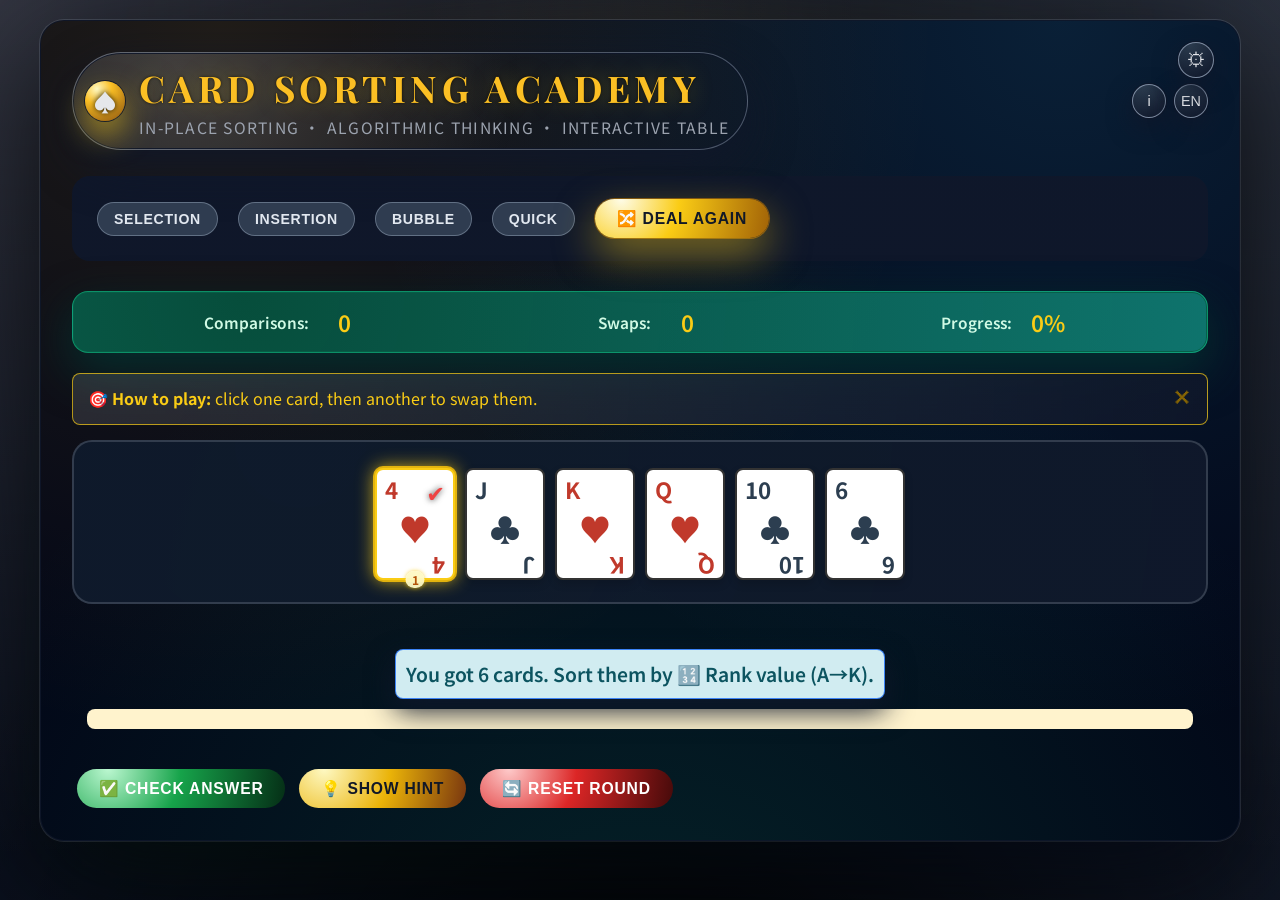
==== commit 42135be8: "Implement quicksort feature with UI enhancements - Added quicksort functionality with dedicated UI e" ====
--- a/index.html
+++ b/index.html
@@ -45,16 +45,11 @@
             </header>
 
             <div class="controls">
-                <div class="control-group">
-                    <label for="sort-method" data-i18n-key="controls.sortLabel">排序方式：</label>
-                    <select id="sort-method">
-                        <option value="none" data-i18n-key="controls.sortNone">❓ 請選擇排序目標</option>
-                        <option value="number" selected data-i18n-key="controls.sortNumber">🔢 依數字大小 (A→K)</option>
-                        <option value="suit-symbol" data-i18n-key="controls.sortSuitSymbol">🃄 依花色符號 (♠♥♣♦)</option>
-                        <option value="suit-color" data-i18n-key="controls.sortSuitColor">🎨 依花色顏色 (黑→紅)</option>
-                        <option value="number-asc" data-i18n-key="controls.sortNumberAsc">📈 數字遞增 (2→A)</option>
-                        <option value="number-desc" data-i18n-key="controls.sortNumberDesc">📉 數字遞減 (K→2)</option>
-                    </select>
+                <div class="control-group control-group-preset">
+                    <button type="button" class="btn preset-btn" data-preset="selection" data-i18n-key="preset.selection">選擇排序</button>
+                    <button type="button" class="btn preset-btn" data-preset="insertion" data-i18n-key="preset.insertion">插入排序</button>
+                    <button type="button" class="btn preset-btn" data-preset="bubble" data-i18n-key="preset.bubble">氣泡排序</button>
+                    <button type="button" class="btn preset-btn" data-preset="quick" data-i18n-key="preset.quick">快速排序</button>
                     <button id="shuffle-btn" class="btn primary" data-i18n-key="controls.shuffle">🔀 重新發牌</button>
                 </div>
             </div>
@@ -98,6 +93,36 @@
                         <div class="card-area card-area-sorted" id="card-area-sorted"></div>
                     </div>
                 </div>
+
+                <!-- 快速排序：未分區 → 選 pivot → 分區為 ＜ pivot | pivot | ＞ pivot -->
+                <div class="card-zones-quickspace" id="card-zones-quickspace" aria-hidden="true">
+                    <div class="quicksort-partition-history" id="quicksort-partition-history" aria-label="已完成的分區"></div>
+                    <div class="quicksort-single-view" id="quicksort-single-view">
+                        <div class="zone-block">
+                            <div class="zone-label zone-quick-unpartitioned" data-i18n-key="zone.quickUnpartitioned">未分區（點一張當 pivot）</div>
+                            <div class="card-area card-area-quick-unpartitioned" id="card-area-quick-unpartitioned"></div>
+                        </div>
+                        <div class="quicksort-partition-row-wrap">
+                            <div class="quicksort-partition-baseline-label" data-i18n-key="quick.pivotBaseline">以 pivot 為基準：左小右大</div>
+                            <div class="quicksort-partition-row">
+                                <div class="zone-block zone-block-quick zone-block-quick-left">
+                                    <div class="zone-label zone-quick-left" data-i18n-key="zone.quickLeft">＜ pivot</div>
+                                    <div class="card-area card-area-quick-left" id="card-area-quick-left"></div>
+                                </div>
+                                <div class="zone-block zone-block-pivot">
+                                    <div class="zone-label zone-quick-pivot" data-i18n-key="zone.quickPivot">pivot</div>
+                                    <div class="card-area card-area-quick-pivot" id="card-area-quick-pivot"></div>
+                                </div>
+                                <div class="zone-block zone-block-quick zone-block-quick-right">
+                                    <div class="zone-label zone-quick-right" data-i18n-key="zone.quickRight">＞ pivot</div>
+                                    <div class="card-area card-area-quick-right" id="card-area-quick-right"></div>
+                                </div>
+                            </div>
+                        </div>
+                        <div class="quicksort-recurse-actions" id="quicksort-recurse-buttons" aria-live="polite"></div>
+                    </div>
+                    <div class="quicksort-split-container" id="quicksort-split-container" aria-label="左半部與右半部同時追蹤" style="display: none;"></div>
+                </div>
             </div>
 
             <div class="feedback">
@@ -122,6 +147,17 @@
                 <div class="settings-card-body">
                     <div class="settings-section">
                         <h3 class="settings-section-title" data-i18n-key="advanced.title">進階設定</h3>
+                        <div class="control-group">
+                            <label for="sort-method" data-i18n-key="controls.sortLabel">排序方式：</label>
+                            <select id="sort-method">
+                                <option value="none" data-i18n-key="controls.sortNone">❓ 請選擇排序目標</option>
+                                <option value="number" selected data-i18n-key="controls.sortNumber">🔢 依數字大小 (A→K)</option>
+                                <option value="suit-symbol" data-i18n-key="controls.sortSuitSymbol">🃄 依花色符號 (♠♥♣♦)</option>
+                                <option value="suit-color" data-i18n-key="controls.sortSuitColor">🎨 依花色顏色 (黑→紅)</option>
+                                <option value="number-asc" data-i18n-key="controls.sortNumberAsc">📈 數字遞增 (2→A)</option>
+                                <option value="number-desc" data-i18n-key="controls.sortNumberDesc">📉 數字遞減 (K→2)</option>
+                            </select>
+                        </div>
                         <div class="control-group">
                             <label for="card-count" data-i18n-key="advanced.cardCount">牌數：</label>
                             <input type="range" id="card-count" min="5" max="13" value="6">
@@ -165,6 +201,7 @@
                 <div class="settings-tabs" id="info-tabs">
                     <button class="settings-tab active" data-pane="pane-guide" data-i18n-key="tabs.guide">操作說明</button>
                     <button class="settings-tab" data-pane="pane-algorithm" data-i18n-key="tabs.algorithm">小知識</button>
+                    <button class="settings-tab" data-pane="pane-sort-ref" data-i18n-key="tabs.sortRef">排序法對照</button>
                 </div>
                 <div class="settings-card-body">
                     <div class="settings-pane active" id="pane-guide">
@@ -197,6 +234,64 @@
                             </div>
                         </div>
                     </div>
+
+                    <div class="settings-pane" id="pane-sort-ref">
+                        <h3 class="sort-ref-title" data-i18n-key="algoRef.title">📋 常見排序法：使用情境與複雜度</h3>
+                        <div class="sort-ref-list">
+                            <article class="sort-ref-card" id="sort-ref-selection">
+                                <h4 class="sort-ref-name" data-i18n-key="algoRef.selection.name">選擇排序（找極值）</h4>
+                                <p class="sort-ref-label" data-i18n-key="algoRef.useCase">使用情境</p>
+                                <p class="sort-ref-scenario" data-i18n-key="algoRef.selection.scenario">每輪從未排序區找最小（或最大），與當前位置交換。本程式：原地模式可「選一張與目標位置交換」；額外空間模式可從上方取一張放到下方最後一格。</p>
+                                <p class="sort-ref-label" data-i18n-key="algoRef.timeComplexity">時間複雜度</p>
+                                <ul class="sort-ref-complexity">
+                                    <li data-i18n-key="algoRef.selection.timeBest">最好 O(n)</li>
+                                    <li data-i18n-key="algoRef.selection.timeAvg">平均 O(n²)</li>
+                                    <li data-i18n-key="algoRef.selection.timeWorst">最壞 O(n²)</li>
+                                </ul>
+                                <p class="sort-ref-label" data-i18n-key="algoRef.spaceComplexity">空間複雜度</p>
+                                <p class="sort-ref-space" data-i18n-key="algoRef.selection.space">O(1) 原地</p>
+                            </article>
+                            <article class="sort-ref-card" id="sort-ref-insertion">
+                                <h4 class="sort-ref-name" data-i18n-key="algoRef.insertion.name">插入排序（插對位置）</h4>
+                                <p class="sort-ref-label" data-i18n-key="algoRef.useCase">使用情境</p>
+                                <p class="sort-ref-scenario" data-i18n-key="algoRef.insertion.scenario">每輪取未排序區一筆，插入已排序區的「正確位置」。本程式：額外空間模式，選上方一張牌，再點下方虛線格插入正確位置。</p>
+                                <p class="sort-ref-label" data-i18n-key="algoRef.timeComplexity">時間複雜度</p>
+                                <ul class="sort-ref-complexity">
+                                    <li data-i18n-key="algoRef.insertion.timeBest">最好 O(n)</li>
+                                    <li data-i18n-key="algoRef.insertion.timeAvg">平均 O(n²)</li>
+                                    <li data-i18n-key="algoRef.insertion.timeWorst">最壞 O(n²)</li>
+                                </ul>
+                                <p class="sort-ref-label" data-i18n-key="algoRef.spaceComplexity">空間複雜度</p>
+                                <p class="sort-ref-space" data-i18n-key="algoRef.insertion.space">O(1) 原地</p>
+                            </article>
+                            <article class="sort-ref-card" id="sort-ref-bubble">
+                                <h4 class="sort-ref-name" data-i18n-key="algoRef.bubble.name">氣泡排序（相鄰交換）</h4>
+                                <p class="sort-ref-label" data-i18n-key="algoRef.useCase">使用情境</p>
+                                <p class="sort-ref-scenario" data-i18n-key="algoRef.bubble.scenario">重複掃描，比較「相鄰」兩筆，順序錯就交換。本程式：原地模式，只交換相鄰的兩張牌，一輪輪把較大者往右推。</p>
+                                <p class="sort-ref-label" data-i18n-key="algoRef.timeComplexity">時間複雜度</p>
+                                <ul class="sort-ref-complexity">
+                                    <li data-i18n-key="algoRef.bubble.timeBest">最好 O(n)</li>
+                                    <li data-i18n-key="algoRef.bubble.timeAvg">平均 O(n²)</li>
+                                    <li data-i18n-key="algoRef.bubble.timeWorst">最壞 O(n²)</li>
+                                </ul>
+                                <p class="sort-ref-label" data-i18n-key="algoRef.spaceComplexity">空間複雜度</p>
+                                <p class="sort-ref-space" data-i18n-key="algoRef.bubble.space">O(1) 原地</p>
+                            </article>
+                            <article class="sort-ref-card" id="sort-ref-quick">
+                                <h4 class="sort-ref-name" data-i18n-key="algoRef.quick.name">快速排序（分治法）</h4>
+                                <p class="sort-ref-label" data-i18n-key="algoRef.useCase">使用情境</p>
+                                <p class="sort-ref-scenario" data-i18n-key="algoRef.quick.scenario">選一筆當 pivot，小於的放左、大於的放右，再對左右兩邊遞迴。本程式：可先理解分治概念；實際分區操作較複雜，以說明與複雜度認識為主。</p>
+                                <p class="sort-ref-label" data-i18n-key="algoRef.timeComplexity">時間複雜度</p>
+                                <ul class="sort-ref-complexity">
+                                    <li data-i18n-key="algoRef.quick.timeBest">最好 O(n log n)</li>
+                                    <li data-i18n-key="algoRef.quick.timeAvg">平均 O(n log n)</li>
+                                    <li data-i18n-key="algoRef.quick.timeWorst">最壞 O(n²)</li>
+                                </ul>
+                                <p class="sort-ref-label" data-i18n-key="algoRef.spaceComplexity">空間複雜度</p>
+                                <p class="sort-ref-space" data-i18n-key="algoRef.quick.space">O(log n) 遞迴堆疊</p>
+                            </article>
+                        </div>
+                    </div>
                 </div>
             </div>
         </div>
--- a/style.css
+++ b/style.css
@@ -328,6 +328,36 @@
     box-shadow: none;
 }
 
+/* 快速切換排序法（與重新發牌同一列） */
+.control-group-preset {
+    display: flex;
+    flex-wrap: wrap;
+    align-items: center;
+    gap: 10px;
+}
+
+.preset-btn {
+    padding: 8px 16px;
+    font-size: 0.88rem;
+    background: rgba(51, 65, 85, 0.9);
+    border: 1px solid rgba(148, 163, 184, 0.5);
+    color: #e2e8f0;
+    border-radius: 999px;
+    transition: background 0.2s ease, border-color 0.2s ease, transform 0.2s ease;
+}
+
+.preset-btn:hover {
+    background: rgba(71, 85, 105, 0.95);
+    border-color: rgba(148, 163, 184, 0.8);
+    transform: translateY(-1px);
+}
+
+.preset-btn.preset-btn-active {
+    background: linear-gradient(135deg, rgba(251, 191, 36, 0.35), rgba(245, 158, 11, 0.4));
+    border-color: rgba(251, 191, 36, 0.8);
+    color: #fef3c7;
+}
+
 /* 遊戲區域 */
 .game-area {
     margin-bottom: 30px;
@@ -382,6 +412,336 @@
     background:
         radial-gradient(circle at 20% 0, rgba(15, 23, 42, 0.96), rgba(15, 23, 42, 0.99)),
         radial-gradient(circle at 50% 120%, rgba(16, 185, 129, 0.35), rgba(6, 95, 70, 0.96));
+}
+
+/* 快速排序專區 */
+.card-zones-quickspace {
+    display: none;
+}
+
+.zone-quick-unpartitioned {
+    color: #f59e0b;
+}
+
+.zone-quick-left {
+    color: #3b82f6;
+}
+
+.zone-quick-pivot {
+    color: #a855f7;
+}
+
+.zone-quick-right {
+    color: #ef4444;
+}
+
+.quicksort-partition-row-wrap {
+    margin-top: 16px;
+}
+
+.quicksort-partition-baseline-label {
+    font-size: 0.85rem;
+    color: #64748b;
+    margin-bottom: 8px;
+    text-align: center;
+}
+
+.quicksort-partition-row {
+    display: flex;
+    flex-wrap: nowrap;
+    gap: 12px;
+    align-items: stretch;
+    justify-content: center;
+}
+
+/* 左、右以 pivot 為基準對稱：左右等寬，pivot 固定置中 */
+.zone-block-quick-left {
+    flex: 1;
+    min-width: 0;
+    display: flex;
+    flex-direction: column;
+    align-items: flex-end;
+}
+
+.zone-block-quick-left .card-area {
+    width: 100%;
+    display: flex;
+    flex-wrap: wrap;
+    justify-content: flex-end;
+    gap: 6px;
+}
+
+.zone-block-pivot {
+    flex: 0 0 auto;
+    min-width: 110px;
+    display: flex;
+    flex-direction: column;
+    align-items: center;
+    position: relative;
+}
+
+.zone-block-pivot .zone-label {
+    text-align: center;
+}
+
+.zone-block-pivot .card-area {
+    border-width: 2px;
+    box-shadow: 0 0 0 1px rgba(168, 85, 247, 0.15);
+}
+
+.zone-block-quick-right {
+    flex: 1;
+    min-width: 0;
+    display: flex;
+    flex-direction: column;
+    align-items: flex-start;
+}
+
+.zone-block-quick-right .card-area {
+    width: 100%;
+    display: flex;
+    flex-wrap: wrap;
+    justify-content: flex-start;
+    gap: 6px;
+}
+
+.zone-block-quick .card-area,
+.zone-block-pivot .card-area {
+    min-height: 100px;
+}
+
+.card-area-quick-left,
+.card-area-quick-right {
+    border: 2px dashed rgba(148, 163, 184, 0.5);
+    border-radius: 14px;
+    cursor: pointer;
+    transition: background 0.2s ease, border-color 0.2s ease;
+}
+
+.card-area-quick-left:hover,
+.card-area-quick-right:hover {
+    background: rgba(148, 163, 184, 0.08);
+    border-color: rgba(148, 163, 184, 0.8);
+}
+
+.card-area-quick-pivot {
+    border-color: rgba(168, 85, 247, 0.5);
+    background: rgba(168, 85, 247, 0.06);
+}
+
+/* 已完成的分區歷程（樹狀呈現） */
+.quicksort-partition-history {
+    margin-bottom: 14px;
+}
+
+.quicksort-essence-tip {
+    font-size: 0.85rem;
+    color: #64748b;
+    margin-bottom: 8px;
+    padding: 6px 0;
+    border-bottom: 1px solid rgba(148, 163, 184, 0.2);
+}
+
+.quicksort-current-path {
+    font-size: 0.9rem;
+    font-weight: 600;
+    color: #0ea5e9;
+    margin-bottom: 10px;
+}
+
+.quicksort-tree-row {
+    display: flex;
+    align-items: flex-start;
+    gap: 8px;
+    margin-bottom: 12px;
+    opacity: 0.92;
+    transition: margin-left 0.15s ease;
+}
+
+.quicksort-tree-branch {
+    flex-shrink: 0;
+    min-width: 22px;
+    height: 22px;
+    display: inline-flex;
+    align-items: center;
+    justify-content: center;
+    font-size: 0.75rem;
+    font-weight: 700;
+    border-radius: 6px;
+    margin-top: 2px;
+}
+
+.quicksort-branch-left {
+    background: rgba(14, 165, 233, 0.2);
+    color: #0284c7;
+}
+
+.quicksort-branch-right {
+    background: rgba(168, 85, 247, 0.2);
+    color: #7c3aed;
+}
+
+.quicksort-branch-root {
+    background: rgba(100, 116, 139, 0.2);
+    color: #475569;
+}
+
+.quicksort-branch-split {
+    background: rgba(245, 158, 11, 0.25);
+    color: #b45309;
+}
+
+.quicksort-split-btn {
+    border-color: rgba(245, 158, 11, 0.6);
+    background: rgba(245, 158, 11, 0.12);
+}
+
+.quicksort-split-container {
+    display: flex;
+    flex-direction: column;
+    gap: 12px;
+    width: 100%;
+}
+
+.quicksort-split-row {
+    display: flex;
+    flex-wrap: wrap;
+    gap: 20px;
+    align-items: flex-start;
+    width: 100%;
+}
+
+.quicksort-split-col {
+    flex: 1;
+    min-width: 260px;
+    padding: 12px;
+    border-radius: 12px;
+    border: 1px solid rgba(148, 163, 184, 0.3);
+    background: rgba(248, 250, 252, 0.6);
+}
+
+.quicksort-split-col-title {
+    font-weight: 700;
+    font-size: 0.95rem;
+    margin-bottom: 10px;
+    padding-bottom: 6px;
+    border-bottom: 1px solid rgba(148, 163, 184, 0.25);
+}
+
+.quicksort-split-col[data-branch="left"] .quicksort-split-col-title { color: #0284c7; }
+.quicksort-split-col[data-branch="right"] .quicksort-split-col-title { color: #7c3aed; }
+
+.quicksort-split-partition-row {
+    margin-top: 10px;
+}
+
+.quicksort-split-partition-row .card-area {
+    min-height: 72px;
+}
+
+.quicksort-split-buttons {
+    margin-top: 12px;
+    padding-top: 8px;
+    border-top: 1px dashed rgba(148, 163, 184, 0.3);
+}
+
+.quicksort-col-done {
+    font-weight: 600;
+    color: #10b981;
+}
+
+.quicksort-split-all-done {
+    width: 100%;
+    padding: 12px 0;
+}
+
+.quicksort-history-row-content {
+    display: flex;
+    flex-wrap: wrap;
+    gap: 8px;
+    align-items: flex-start;
+    flex: 1;
+    min-width: 0;
+}
+
+.quicksort-tree-row .quicksort-history-block {
+    flex: 0 1 auto;
+}
+
+.quicksort-history-row {
+    margin-bottom: 12px;
+    opacity: 0.88;
+}
+
+.quicksort-history-row .zone-label {
+    font-size: 0.8rem;
+    color: #94a3b8;
+}
+
+.quicksort-history-block .card-area {
+    min-height: 80px;
+    border-style: dashed;
+}
+
+.quicksort-history-row .card {
+    transform: scale(0.92);
+}
+
+.quicksort-recurse-actions {
+    margin-top: 16px;
+    padding-top: 12px;
+    border-top: 1px dashed rgba(148, 163, 184, 0.4);
+    display: none;
+    flex-wrap: wrap;
+    gap: 10px;
+    align-items: center;
+}
+
+.quicksort-recurse-btn {
+    padding: 6px 14px;
+    font-size: 0.82rem;
+}
+
+.quicksort-all-done {
+    font-weight: 700;
+    color: #10b981;
+}
+
+.quicksort-all-done-wrap {
+    display: flex;
+    flex-direction: column;
+    gap: 12px;
+    width: 100%;
+}
+
+.quicksort-final-order {
+    margin-top: 8px;
+    padding: 12px;
+    background: rgba(16, 185, 129, 0.08);
+    border: 1px solid rgba(16, 185, 129, 0.35);
+    border-radius: 12px;
+}
+
+.quicksort-final-order-label {
+    font-weight: 600;
+    color: #059669;
+    margin-bottom: 8px;
+    font-size: 0.95rem;
+}
+
+.quicksort-final-order-cards {
+    display: flex;
+    flex-wrap: wrap;
+    gap: 6px;
+    align-items: center;
+}
+
+.quicksort-final-order-cards .card {
+    transform: scale(0.92);
+}
+
+.quicksort-final-order-local {
+    margin-top: 10px;
 }
 
 /* 插入排序：已排序區的虛線插入格 */
@@ -565,6 +925,28 @@
     font-size: 1.4rem;
     color: #ef4444;
     text-shadow: 0 0 6px rgba(0, 0, 0, 0.75);
+}
+
+.card.card-correct,
+.card.card-final-correct {
+    box-shadow:
+        0 0 18px rgba(250, 204, 21, 0.9),
+        0 0 0 2px rgba(234, 179, 8, 0.9);
+    border-color: #facc15;
+}
+
+.card-order-label {
+    position: absolute;
+    left: 50%;
+    bottom: -10px;
+    transform: translateX(-50%);
+    font-size: 0.75rem;
+    font-weight: 700;
+    color: #b45309;
+    padding: 0 6px;
+    border-radius: 999px;
+    background: rgba(254, 249, 195, 0.95);
+    box-shadow: 0 0 4px rgba(250, 204, 21, 0.8);
 }
 
 .card.swapping {
@@ -925,6 +1307,70 @@
     margin-bottom: 4px;
 }
 
+/* 排序法對照（使用情境與複雜度） */
+.sort-ref-title {
+    font-size: 1rem;
+    color: #e5e7eb;
+    margin-bottom: 14px;
+    padding-bottom: 8px;
+    border-bottom: 1px solid rgba(148, 163, 184, 0.4);
+}
+
+.sort-ref-list {
+    display: flex;
+    flex-direction: column;
+    gap: 16px;
+}
+
+.sort-ref-card {
+    background: rgba(15, 23, 42, 0.6);
+    border: 1px solid rgba(148, 163, 184, 0.35);
+    border-radius: 12px;
+    padding: 14px 16px;
+}
+
+.sort-ref-name {
+    font-size: 1rem;
+    font-weight: 700;
+    color: #fbbf24;
+    margin-bottom: 8px;
+}
+
+.sort-ref-label {
+    font-size: 0.8rem;
+    font-weight: 600;
+    color: #94a3b8;
+    text-transform: uppercase;
+    letter-spacing: 0.05em;
+    margin-top: 10px;
+    margin-bottom: 4px;
+}
+
+.sort-ref-card .sort-ref-label:first-of-type {
+    margin-top: 0;
+}
+
+.sort-ref-scenario {
+    font-size: 0.9rem;
+    color: #cbd5e1;
+    line-height: 1.55;
+    margin: 0;
+}
+
+.sort-ref-complexity {
+    margin: 0 0 0 18px;
+    padding: 0;
+    color: #94a3b8;
+    font-size: 0.88rem;
+    line-height: 1.5;
+}
+
+.sort-ref-space {
+    font-size: 0.9rem;
+    color: #10b981;
+    margin: 0;
+}
+
 /* 響應式 */
 @media (max-width: 768px) {
     .container {
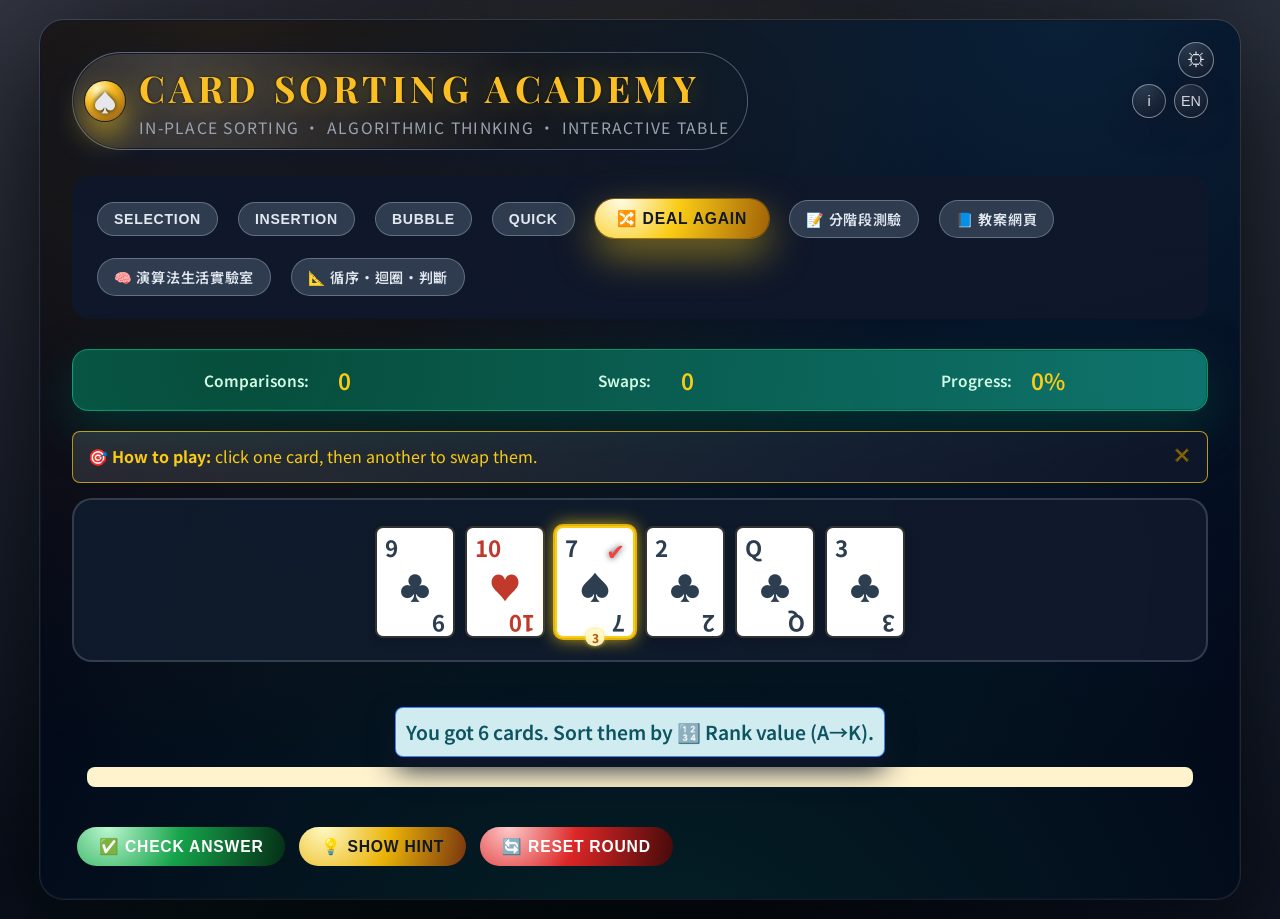
==== commit ba9737c1: "Enhance index.html and README with new educational resources and UI updates - Added new buttons for " ====
--- a/index.html
+++ b/index.html
@@ -51,6 +51,10 @@
                     <button type="button" class="btn preset-btn" data-preset="bubble" data-i18n-key="preset.bubble">氣泡排序</button>
                     <button type="button" class="btn preset-btn" data-preset="quick" data-i18n-key="preset.quick">快速排序</button>
                     <button id="shuffle-btn" class="btn primary" data-i18n-key="controls.shuffle">🔀 重新發牌</button>
+                    <a href="exam.html" class="btn preset-btn" style="text-decoration:none;">📝 分階段測驗</a>
+                    <a href="lesson.html" class="btn preset-btn" style="text-decoration:none;">📘 教案網頁</a>
+                    <a href="algorithm-lab.html" class="btn preset-btn" style="text-decoration:none;">🧠 演算法生活實驗室</a>
+                    <a href="algorithm-concepts.html" class="btn preset-btn" style="text-decoration:none;">📐 循序·迴圈·判斷</a>
                 </div>
             </div>
 
@@ -221,15 +225,24 @@
 
                     <div class="settings-pane" id="pane-algorithm">
                         <div class="algorithm-info" id="algorithm-info">
-                            <h3 data-i18n-key="algo.title">💡 排序演算法小知識</h3>
-                            <p id="algorithm-desc">選擇排序方式後，這裡會顯示相關的排序演算法概念。</p>
+                            <h3 data-i18n-key="algo.title">💡 演算法小學堂（用最簡單方式）</h3>
+                            <p id="algorithm-desc">選擇排序方式後，這裡會把「排序」連到「演算法」的核心想法：一步一步、可照做、能停止、最後輸出正確結果。</p>
+
                             <div class="algorithm-teaching">
-                                <div class="algorithm-mode" id="algorithm-mode">提示：先從少量牌開始，感受「比較 → 交換」的節奏。</div>
-                                <ol class="algorithm-steps" id="algorithm-steps">
-                                    <li>在上方選擇一種排序目標（例如：數字大小）。</li>
-                                    <li>觀察目前牌的排列，想像「理想順序」應該長什麼樣子。</li>
-                                    <li>點擊一張牌，再點擊另一張牌，完成一次交換。</li>
-                                    <li>重複比較與交換，直到你覺得已經排好為止，再按「檢查答案」。</li>
+                                <div class="algorithm-mode">演算法 = 輸入 → 步驟 → 輸出（照規則做就能完成）</div>
+                                <ol class="algorithm-steps">
+                                    <li><strong>輸入：</strong>你手上的牌（目前的排列）。</li>
+                                    <li><strong>步驟：</strong>依規則做事（本遊戲包含「比較」以及「交換 / 插入」）。</li>
+                                    <li><strong>輸出：</strong>把牌排到正確順序。</li>
+                                    <li><strong>三個重點：</strong>每一步說清楚、照做能得到結果、做到某個條件就停止。</li>
+                                </ol>
+
+                                <div class="algorithm-mode" style="margin-top:10px;">你在遊戲裡正在練的，就是演算法步驟</div>
+                                <ol class="algorithm-steps">
+                                    <li>選擇排序目標（例如：數字大小、遞增/遞減）。</li>
+                                    <li>觀察目前牌的排列，想像「下一步要怎麼做」。</li>
+                                    <li>執行一輪規則：選牌並進行「交換」或在正確位置「插入」。</li>
+                                    <li>按「檢查答案」把結果驗證：你做的步驟有沒有讓輸出正確？</li>
                                 </ol>
                             </div>
                         </div>
--- a/style.css
+++ b/style.css
@@ -356,6 +356,87 @@
     background: linear-gradient(135deg, rgba(251, 191, 36, 0.35), rgba(245, 158, 11, 0.4));
     border-color: rgba(251, 191, 36, 0.8);
     color: #fef3c7;
+}
+
+/* 演算法重點區（醒目獨立） */
+.algo-spotlight {
+    margin: 0 0 20px;
+    padding: 16px 16px 14px;
+    border-radius: 16px;
+    border: 1px solid rgba(250, 204, 21, 0.45);
+    background:
+        radial-gradient(circle at 0 0, rgba(250, 204, 21, 0.12), rgba(15, 23, 42, 0.92)),
+        rgba(2, 6, 23, 0.9);
+}
+
+.algo-spotlight h2 {
+    margin: 0 0 8px;
+    color: #fcd34d;
+    font-size: 1.15rem;
+}
+
+.algo-spotlight-intro {
+    color: #e5e7eb;
+    line-height: 1.6;
+    margin-bottom: 10px;
+}
+
+.algo-pill-row {
+    display: flex;
+    flex-wrap: wrap;
+    gap: 8px;
+    margin-bottom: 12px;
+}
+
+.algo-pill {
+    background: rgba(30, 64, 175, 0.3);
+    border: 1px solid rgba(96, 165, 250, 0.5);
+    color: #dbeafe;
+    border-radius: 999px;
+    padding: 6px 10px;
+    font-size: 0.86rem;
+    font-weight: 700;
+}
+
+.life-flow-grid {
+    display: grid;
+    grid-template-columns: repeat(2, minmax(240px, 1fr));
+    gap: 10px;
+}
+
+.life-flow-card {
+    border-radius: 12px;
+    border: 1px solid rgba(148, 163, 184, 0.35);
+    background: rgba(2, 6, 23, 0.45);
+    padding: 10px 10px 8px;
+}
+
+.life-flow-card h3 {
+    margin: 0 0 8px;
+    color: #f8fafc;
+    font-size: 0.98rem;
+}
+
+.flow-row {
+    display: flex;
+    align-items: center;
+    flex-wrap: wrap;
+    gap: 6px;
+}
+
+.flow-node {
+    background: rgba(16, 185, 129, 0.15);
+    border: 1px solid rgba(16, 185, 129, 0.45);
+    border-radius: 10px;
+    color: #d1fae5;
+    padding: 4px 8px;
+    font-size: 0.82rem;
+    font-weight: 600;
+}
+
+.flow-arrow {
+    color: #94a3b8;
+    font-weight: 900;
 }
 
 /* 遊戲區域 */
@@ -1412,6 +1493,10 @@
         align-items: stretch;
     }
 
+    .life-flow-grid {
+        grid-template-columns: 1fr;
+    }
+
     .control-group {
         flex-direction: column;
     }
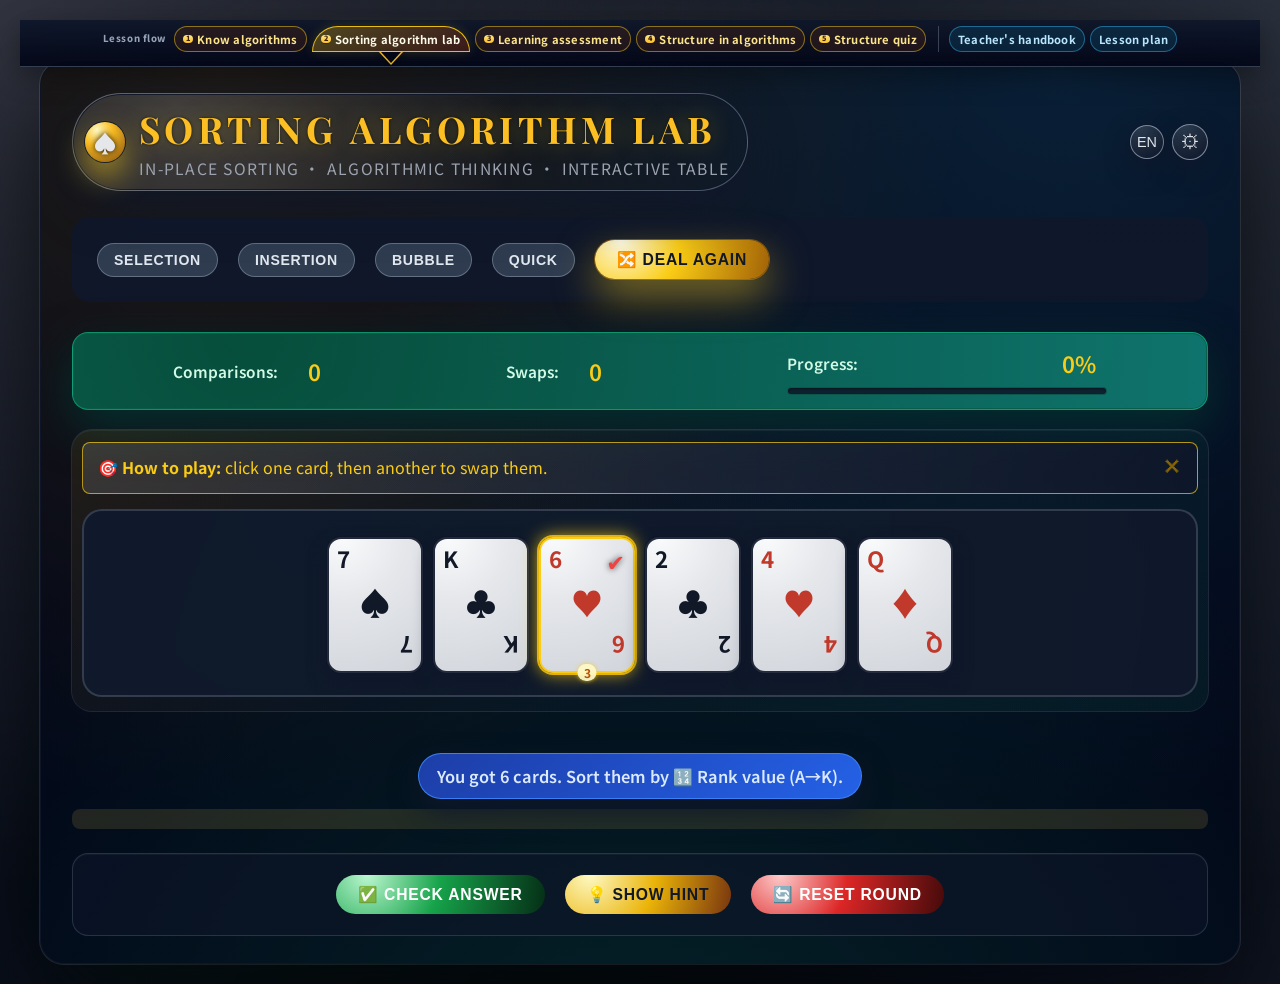
==== commit 027a8fe6: "add lessone etc." ====
--- a/index.html
+++ b/index.html
@@ -4,7 +4,7 @@
 <head>
     <meta charset="UTF-8">
     <meta name="viewport" content="width=device-width, initial-scale=1.0">
-    <title>撲克牌排序遊戲 - 學習排序原理</title>
+    <title>排序演算法實驗室 - 學習排序原理</title>
     <link rel="preconnect" href="https://fonts.googleapis.com">
     <link rel="preconnect" href="https://fonts.gstatic.com" crossorigin>
     <link
@@ -14,6 +14,27 @@
 </head>
 
 <body>
+    <button type="button" class="overlay-backdrop" id="overlay-backdrop" aria-hidden="true" tabindex="-1"></button>
+    <nav class="site-nav" id="site-nav" aria-label="網站導覽">
+        <div class="site-nav-inner">
+            <div class="site-nav-group" role="group" aria-labelledby="site-nav-flow-label">
+                <div id="site-nav-flow-label" class="site-nav-group-label" data-i18n-key="nav.groupFlow">教學流程</div>
+                <div class="site-nav-group-links">
+                    <a href="algorithm-lab.html" class="site-nav-link site-nav-flow-link"><span class="site-nav-step" aria-hidden="true">1</span><span data-i18n-key="nav.flowLab">認識演算法</span></a>
+                    <a href="index.html" class="site-nav-link site-nav-flow-link site-nav-link-current" aria-current="page"><span class="site-nav-step" aria-hidden="true">2</span><span data-i18n-key="nav.flowGame">排序演算法實驗室</span></a>
+                    <a href="exam.html" class="site-nav-link site-nav-flow-link"><span class="site-nav-step" aria-hidden="true">3</span><span data-i18n-key="nav.flowExam">學習評量</span></a>
+                    <a href="algorithm-concepts.html" class="site-nav-link site-nav-flow-link"><span class="site-nav-step" aria-hidden="true">4</span><span data-i18n-key="nav.flowConcepts">演算法中的結構</span></a>
+                    <a href="algorithm-concepts-quiz.html" class="site-nav-link site-nav-flow-link"><span class="site-nav-step" aria-hidden="true">5</span><span data-i18n-key="nav.flowConceptsQuiz">結構小測驗</span></a>
+                </div>
+            </div>
+            <div class="site-nav-group site-nav-group--extra" role="group" id="site-nav-extra-group" aria-label="教師手冊與教案">
+                <div class="site-nav-group-links">
+                    <a href="guide.html" class="site-nav-link site-nav-extra-link"><span data-i18n-key="nav.guideCenter">教師手冊</span></a>
+                    <a href="lesson.html" class="site-nav-link site-nav-extra-link"><span data-i18n-key="nav.lesson">教案</span></a>
+                </div>
+            </div>
+        </div>
+    </nav>
     <div class="page-frame">
         <div class="table-glow"></div>
         <div class="container">
@@ -23,14 +44,11 @@
                         <span class="logo-icon">♠</span>
                     </div>
                     <div class="logo-texts">
-                        <h1 data-i18n-key="app.title">撲克牌排序學院</h1>
+                        <h1 data-i18n-key="app.title">排序演算法實驗室</h1>
                         <p class="subtitle" data-i18n-key="app.subtitle">原地排序 · 演算法思維 · 互動教學桌</p>
                     </div>
                 </div>
                 <div class="header-right">
-                    <button id="info-toggle" class="info-toggle" aria-label="教學說明">
-                        i
-                    </button>
                     <button id="lang-button" class="lang-button" type="button">TW</button>
                     <button id="settings-toggle" class="settings-toggle" aria-label="教學與設定">
                         ⚙
@@ -51,10 +69,6 @@
                     <button type="button" class="btn preset-btn" data-preset="bubble" data-i18n-key="preset.bubble">氣泡排序</button>
                     <button type="button" class="btn preset-btn" data-preset="quick" data-i18n-key="preset.quick">快速排序</button>
                     <button id="shuffle-btn" class="btn primary" data-i18n-key="controls.shuffle">🔀 重新發牌</button>
-                    <a href="exam.html" class="btn preset-btn" style="text-decoration:none;">📝 分階段測驗</a>
-                    <a href="lesson.html" class="btn preset-btn" style="text-decoration:none;">📘 教案網頁</a>
-                    <a href="algorithm-lab.html" class="btn preset-btn" style="text-decoration:none;">🧠 演算法生活實驗室</a>
-                    <a href="algorithm-concepts.html" class="btn preset-btn" style="text-decoration:none;">📐 循序·迴圈·判斷</a>
                 </div>
             </div>
 
@@ -67,13 +81,19 @@
                     <span class="stat-label" data-i18n-key="stats.swaps">交換次數：</span>
                     <span class="stat-value" id="swaps">0</span>
                 </div>
-                <div class="stat-item">
-                    <span class="stat-label" data-i18n-key="stats.progress">完成度：</span>
-                    <span class="stat-value" id="progress">0%</span>
-                </div>
-            </div>
-
-            <div class="game-area">
+                <div class="stat-item stat-item-progress">
+                    <div class="stat-progress-head">
+                        <span class="stat-label" id="progress-label" data-i18n-key="stats.progress">完成度：</span>
+                        <span class="stat-value" id="progress">0%</span>
+                    </div>
+                    <div class="stats-progress-track" id="progress-track" role="progressbar" aria-valuemin="0"
+                        aria-valuemax="100" aria-valuenow="0" aria-labelledby="progress-label progress">
+                        <div class="stats-progress-fill" id="progress-fill"></div>
+                    </div>
+                </div>
+            </div>
+
+            <div class="game-area workspace-panel">
                 <div class="instruction-hint" id="instruction-hint">
                     <p data-i18n-key="banner.hint">🎯 <strong>操作方式：</strong>點擊選擇一張卡片，再點擊另一張進行交換</p>
                     <button class="close-hint" id="close-hint">✕</button>
@@ -130,15 +150,16 @@
             </div>
 
             <div class="feedback">
-                <div class="status" id="status"></div>
+                <div class="status" id="status" role="status" aria-live="polite" aria-atomic="true"></div>
                 <div class="hint" id="hint"></div>
             </div>
 
-            <div class="actions">
+            <div class="actions action-bar">
                 <button id="check-btn" class="btn success" disabled data-i18n-key="actions.check">✅ 檢查答案</button>
                 <button id="hint-btn" class="btn warning" disabled data-i18n-key="actions.hint">💡 顯示提示</button>
                 <button id="reset-btn" class="btn danger" disabled data-i18n-key="actions.reset">🔄 重置遊戲</button>
             </div>
+        </div>
 
             <div class="settings-card" id="settings-card">
                 <div class="settings-card-header">
@@ -193,121 +214,6 @@
                     </div>
                 </div>
             </div>
-
-            <div class="info-card" id="info-card">
-                <div class="settings-card-header">
-                    <div>
-                        <h2 class="settings-title" data-i18n-key="settings.title">教學說明與小知識</h2>
-                        <p class="settings-subtitle" data-i18n-key="settings.subtitle">需要時再打開，讓牌桌保持乾淨。</p>
-                    </div>
-                    <button class="settings-close" id="info-close" aria-label="關閉說明卡片">✕</button>
-                </div>
-                <div class="settings-tabs" id="info-tabs">
-                    <button class="settings-tab active" data-pane="pane-guide" data-i18n-key="tabs.guide">操作說明</button>
-                    <button class="settings-tab" data-pane="pane-algorithm" data-i18n-key="tabs.algorithm">小知識</button>
-                    <button class="settings-tab" data-pane="pane-sort-ref" data-i18n-key="tabs.sortRef">排序法對照</button>
-                </div>
-                <div class="settings-card-body">
-                    <div class="settings-pane active" id="pane-guide">
-                        <div class="instructions">
-                            <h2 data-i18n-key="guide.title">📚 遊戲說明</h2>
-                            <ul>
-                                <li data-i18n-key="guide.step1"><strong>選擇排序方式：</strong>從下拉選單選擇想要排序的規則（數字、花色、顏色等）。</li>
-                                <li data-i18n-key="guide.step2"><strong>發牌：</strong>點擊「重新發牌」後，系統會隨機產生卡片排列。</li>
-                                <li data-i18n-key="guide.step3"><strong>排序：</strong>點擊兩張卡片即可交換位置（點擊第一張會標記為選擇狀態）。</li>
-                                <li data-i18n-key="guide.step4"><strong>檢查：</strong>完成後點擊「檢查答案」看是否正確。</li>
-                                <li data-i18n-key="guide.step5"><strong>提示：</strong>如果卡住，可以點擊「顯示提示」或打開完成提示勾勾協助思考。</li>
-                                <li data-i18n-key="guide.step6"><strong>統計：</strong>上方統計欄會記錄你的比較次數與交換次數。</li>
-                                <li data-i18n-key="guide.step7"><strong>重新發牌 vs 重置本局：</strong>「重新發牌」會取得新的一組牌；「重置本局」則恢復此次發牌的原有模樣，可重複練習同一組牌。</li>
-                            </ul>
-                        </div>
-                    </div>
-
-                    <div class="settings-pane" id="pane-algorithm">
-                        <div class="algorithm-info" id="algorithm-info">
-                            <h3 data-i18n-key="algo.title">💡 演算法小學堂（用最簡單方式）</h3>
-                            <p id="algorithm-desc">選擇排序方式後，這裡會把「排序」連到「演算法」的核心想法：一步一步、可照做、能停止、最後輸出正確結果。</p>
-
-                            <div class="algorithm-teaching">
-                                <div class="algorithm-mode">演算法 = 輸入 → 步驟 → 輸出（照規則做就能完成）</div>
-                                <ol class="algorithm-steps">
-                                    <li><strong>輸入：</strong>你手上的牌（目前的排列）。</li>
-                                    <li><strong>步驟：</strong>依規則做事（本遊戲包含「比較」以及「交換 / 插入」）。</li>
-                                    <li><strong>輸出：</strong>把牌排到正確順序。</li>
-                                    <li><strong>三個重點：</strong>每一步說清楚、照做能得到結果、做到某個條件就停止。</li>
-                                </ol>
-
-                                <div class="algorithm-mode" style="margin-top:10px;">你在遊戲裡正在練的，就是演算法步驟</div>
-                                <ol class="algorithm-steps">
-                                    <li>選擇排序目標（例如：數字大小、遞增/遞減）。</li>
-                                    <li>觀察目前牌的排列，想像「下一步要怎麼做」。</li>
-                                    <li>執行一輪規則：選牌並進行「交換」或在正確位置「插入」。</li>
-                                    <li>按「檢查答案」把結果驗證：你做的步驟有沒有讓輸出正確？</li>
-                                </ol>
-                            </div>
-                        </div>
-                    </div>
-
-                    <div class="settings-pane" id="pane-sort-ref">
-                        <h3 class="sort-ref-title" data-i18n-key="algoRef.title">📋 常見排序法：使用情境與複雜度</h3>
-                        <div class="sort-ref-list">
-                            <article class="sort-ref-card" id="sort-ref-selection">
-                                <h4 class="sort-ref-name" data-i18n-key="algoRef.selection.name">選擇排序（找極值）</h4>
-                                <p class="sort-ref-label" data-i18n-key="algoRef.useCase">使用情境</p>
-                                <p class="sort-ref-scenario" data-i18n-key="algoRef.selection.scenario">每輪從未排序區找最小（或最大），與當前位置交換。本程式：原地模式可「選一張與目標位置交換」；額外空間模式可從上方取一張放到下方最後一格。</p>
-                                <p class="sort-ref-label" data-i18n-key="algoRef.timeComplexity">時間複雜度</p>
-                                <ul class="sort-ref-complexity">
-                                    <li data-i18n-key="algoRef.selection.timeBest">最好 O(n)</li>
-                                    <li data-i18n-key="algoRef.selection.timeAvg">平均 O(n²)</li>
-                                    <li data-i18n-key="algoRef.selection.timeWorst">最壞 O(n²)</li>
-                                </ul>
-                                <p class="sort-ref-label" data-i18n-key="algoRef.spaceComplexity">空間複雜度</p>
-                                <p class="sort-ref-space" data-i18n-key="algoRef.selection.space">O(1) 原地</p>
-                            </article>
-                            <article class="sort-ref-card" id="sort-ref-insertion">
-                                <h4 class="sort-ref-name" data-i18n-key="algoRef.insertion.name">插入排序（插對位置）</h4>
-                                <p class="sort-ref-label" data-i18n-key="algoRef.useCase">使用情境</p>
-                                <p class="sort-ref-scenario" data-i18n-key="algoRef.insertion.scenario">每輪取未排序區一筆，插入已排序區的「正確位置」。本程式：額外空間模式，選上方一張牌，再點下方虛線格插入正確位置。</p>
-                                <p class="sort-ref-label" data-i18n-key="algoRef.timeComplexity">時間複雜度</p>
-                                <ul class="sort-ref-complexity">
-                                    <li data-i18n-key="algoRef.insertion.timeBest">最好 O(n)</li>
-                                    <li data-i18n-key="algoRef.insertion.timeAvg">平均 O(n²)</li>
-                                    <li data-i18n-key="algoRef.insertion.timeWorst">最壞 O(n²)</li>
-                                </ul>
-                                <p class="sort-ref-label" data-i18n-key="algoRef.spaceComplexity">空間複雜度</p>
-                                <p class="sort-ref-space" data-i18n-key="algoRef.insertion.space">O(1) 原地</p>
-                            </article>
-                            <article class="sort-ref-card" id="sort-ref-bubble">
-                                <h4 class="sort-ref-name" data-i18n-key="algoRef.bubble.name">氣泡排序（相鄰交換）</h4>
-                                <p class="sort-ref-label" data-i18n-key="algoRef.useCase">使用情境</p>
-                                <p class="sort-ref-scenario" data-i18n-key="algoRef.bubble.scenario">重複掃描，比較「相鄰」兩筆，順序錯就交換。本程式：原地模式，只交換相鄰的兩張牌，一輪輪把較大者往右推。</p>
-                                <p class="sort-ref-label" data-i18n-key="algoRef.timeComplexity">時間複雜度</p>
-                                <ul class="sort-ref-complexity">
-                                    <li data-i18n-key="algoRef.bubble.timeBest">最好 O(n)</li>
-                                    <li data-i18n-key="algoRef.bubble.timeAvg">平均 O(n²)</li>
-                                    <li data-i18n-key="algoRef.bubble.timeWorst">最壞 O(n²)</li>
-                                </ul>
-                                <p class="sort-ref-label" data-i18n-key="algoRef.spaceComplexity">空間複雜度</p>
-                                <p class="sort-ref-space" data-i18n-key="algoRef.bubble.space">O(1) 原地</p>
-                            </article>
-                            <article class="sort-ref-card" id="sort-ref-quick">
-                                <h4 class="sort-ref-name" data-i18n-key="algoRef.quick.name">快速排序（分治法）</h4>
-                                <p class="sort-ref-label" data-i18n-key="algoRef.useCase">使用情境</p>
-                                <p class="sort-ref-scenario" data-i18n-key="algoRef.quick.scenario">選一筆當 pivot，小於的放左、大於的放右，再對左右兩邊遞迴。本程式：可先理解分治概念；實際分區操作較複雜，以說明與複雜度認識為主。</p>
-                                <p class="sort-ref-label" data-i18n-key="algoRef.timeComplexity">時間複雜度</p>
-                                <ul class="sort-ref-complexity">
-                                    <li data-i18n-key="algoRef.quick.timeBest">最好 O(n log n)</li>
-                                    <li data-i18n-key="algoRef.quick.timeAvg">平均 O(n log n)</li>
-                                    <li data-i18n-key="algoRef.quick.timeWorst">最壞 O(n²)</li>
-                                </ul>
-                                <p class="sort-ref-label" data-i18n-key="algoRef.spaceComplexity">空間複雜度</p>
-                                <p class="sort-ref-space" data-i18n-key="algoRef.quick.space">O(log n) 遞迴堆疊</p>
-                            </article>
-                        </div>
-                    </div>
-                </div>
-            </div>
-        </div>
     </div>
 
     <script src="script.js"></script>
--- a/style.css
+++ b/style.css
@@ -4,6 +4,261 @@
     margin: 0;
     padding: 0;
     box-sizing: border-box;
+}
+
+/* 全站頂部導覽（主遊戲內文由 script 套用 i18n） */
+.site-nav {
+    position: sticky;
+    top: 0;
+    z-index: 8;
+    width: 100%;
+    overflow: visible;
+    background: linear-gradient(180deg, rgba(15, 23, 42, 0.97) 0%, rgba(2, 6, 23, 0.94) 100%);
+    border-bottom: 1px solid rgba(148, 163, 184, 0.28);
+    box-shadow: 0 8px 28px rgba(0, 0, 0, 0.35);
+}
+
+.site-nav-inner {
+    max-width: 1360px;
+    margin: 0 auto;
+    padding: 6px 10px 14px;
+    display: flex;
+    flex-direction: row;
+    flex-wrap: wrap;
+    align-items: center;
+    justify-content: center;
+    gap: 6px 10px;
+}
+
+.site-nav-group {
+    display: flex;
+    flex-direction: row;
+    flex-wrap: wrap;
+    align-items: center;
+    gap: 5px 8px;
+}
+
+.site-nav-group-label {
+    font-size: 0.6rem;
+    font-weight: 800;
+    letter-spacing: 0.06em;
+    color: #94a3b8;
+    text-transform: none;
+    white-space: nowrap;
+    line-height: 1.2;
+}
+
+.site-nav-group-label--extra {
+    color: #7dd3fc;
+    letter-spacing: 0.05em;
+}
+
+.site-nav-group-links {
+    display: flex;
+    flex-wrap: wrap;
+    align-items: center;
+    justify-content: center;
+    gap: 4px 5px;
+}
+
+.site-nav-link {
+    display: inline-flex;
+    align-items: center;
+    justify-content: center;
+    padding: 3px 8px;
+    min-height: 26px;
+    border-radius: 999px;
+    font-size: 0.7rem;
+    font-weight: 700;
+    letter-spacing: 0.02em;
+    text-decoration: none;
+    transition: color 0.2s ease, border-color 0.2s ease, background 0.2s ease, box-shadow 0.2s ease;
+    white-space: nowrap;
+}
+
+.site-nav-link:focus-visible {
+    outline: 2px solid #38bdf8;
+    outline-offset: 2px;
+}
+
+/* 教學流程 1–4：金／琥珀主色 */
+.site-nav-flow-link {
+    color: #fde68a;
+    border: 1px solid rgba(250, 204, 21, 0.5);
+    background: rgba(120, 53, 15, 0.22);
+}
+
+.site-nav-flow-link:hover {
+    color: #fffbeb;
+    border-color: rgba(253, 224, 71, 0.75);
+    background: rgba(180, 83, 9, 0.28);
+    box-shadow: 0 0 0 1px rgba(250, 204, 21, 0.2);
+}
+
+.site-nav-flow-link.site-nav-link-current {
+    position: relative;
+    z-index: 2;
+    color: #fffbeb;
+    border-color: rgba(250, 204, 21, 0.9);
+    background: linear-gradient(135deg, rgba(250, 204, 21, 0.28), rgba(154, 52, 18, 0.35));
+    box-shadow: 0 0 12px rgba(250, 204, 21, 0.16);
+    border-radius: 999px 999px 10px 10px;
+}
+
+/* 教學流程：泡泡嘴外框（::before）＋內填（::after），邊框與主卡片邊線同調、對比明顯 */
+.site-nav-flow-link.site-nav-link-current::before {
+    content: '';
+    position: absolute;
+    left: 50%;
+    bottom: -14px;
+    transform: translateX(-50%);
+    width: 0;
+    height: 0;
+    border-left: 13px solid transparent;
+    border-right: 13px solid transparent;
+    border-top: 14px solid rgba(251, 191, 36, 0.92);
+    z-index: 2;
+    pointer-events: none;
+    filter: drop-shadow(0 1px 2px rgba(0, 0, 0, 0.45));
+}
+
+.site-nav-flow-link.site-nav-link-current::after {
+    content: '';
+    position: absolute;
+    left: 50%;
+    bottom: -12px;
+    transform: translateX(-50%);
+    width: 0;
+    height: 0;
+    border-left: 10px solid transparent;
+    border-right: 10px solid transparent;
+    border-top: 11px solid #020617;
+    z-index: 3;
+    pointer-events: none;
+}
+
+.site-nav-step {
+    display: inline-flex;
+    align-items: center;
+    justify-content: center;
+    min-width: 1.2em;
+    height: 1.2em;
+    margin-right: 4px;
+    padding: 0 3px;
+    border-radius: 999px;
+    font-size: 0.65em;
+    font-weight: 900;
+    line-height: 1;
+    color: #422006;
+    background: linear-gradient(180deg, #fde68a, #fbbf24);
+    box-shadow: 0 1px 0 rgba(0, 0, 0, 0.25);
+}
+
+/* 參考與教案：青藍主色（與教學流程區隔） */
+.site-nav-extra-link {
+    color: #bae6fd;
+    border: 1px solid rgba(56, 189, 248, 0.45);
+    background: rgba(12, 74, 110, 0.35);
+}
+
+.site-nav-extra-link:hover {
+    color: #f0f9ff;
+    border-color: rgba(125, 211, 252, 0.65);
+    background: rgba(14, 116, 144, 0.4);
+    box-shadow: 0 0 0 1px rgba(56, 189, 248, 0.2);
+}
+
+.site-nav-extra-link.site-nav-link-current {
+    position: relative;
+    z-index: 2;
+    color: #f0f9ff;
+    border-color: rgba(56, 189, 248, 0.85);
+    background: linear-gradient(135deg, rgba(14, 165, 233, 0.35), rgba(30, 58, 138, 0.45));
+    box-shadow: 0 0 12px rgba(56, 189, 248, 0.14);
+    border-radius: 999px 999px 10px 10px;
+}
+
+.site-nav-extra-link.site-nav-link-current::before {
+    content: '';
+    position: absolute;
+    left: 50%;
+    bottom: -14px;
+    transform: translateX(-50%);
+    width: 0;
+    height: 0;
+    border-left: 13px solid transparent;
+    border-right: 13px solid transparent;
+    border-top: 14px solid rgba(125, 211, 252, 0.88);
+    z-index: 2;
+    pointer-events: none;
+    filter: drop-shadow(0 1px 2px rgba(0, 0, 0, 0.45));
+}
+
+.site-nav-extra-link.site-nav-link-current::after {
+    content: '';
+    position: absolute;
+    left: 50%;
+    bottom: -12px;
+    transform: translateX(-50%);
+    width: 0;
+    height: 0;
+    border-left: 10px solid transparent;
+    border-right: 10px solid transparent;
+    border-top: 11px solid #020617;
+    z-index: 3;
+    pointer-events: none;
+}
+
+.site-nav-group--extra {
+    padding: 0 0 0 10px;
+    margin: 0 0 0 2px;
+    border-top: none;
+    border-left: 1px solid rgba(148, 163, 184, 0.35);
+}
+
+/* 主畫面與導覽泡泡嘴視覺接合（略上移，讓三角尖端搭到卡片頂緣） */
+.site-nav + .page-frame {
+    margin-top: -10px;
+    padding-top: 4px;
+}
+
+.site-nav + .page-frame > .container {
+    position: relative;
+    z-index: 1;
+}
+
+/* 首頁若有頂導，教學中心內的章節列 sticky 需避開頂欄高度 */
+.site-nav ~ .page-frame .guide-nav {
+    top: 58px;
+}
+
+@media (max-width: 520px) {
+    .site-nav-inner {
+        padding: 5px 8px 14px;
+        gap: 6px 8px;
+    }
+
+    .site-nav-group--extra {
+        border-left: none;
+        border-top: 1px solid rgba(148, 163, 184, 0.28);
+        padding: 6px 0 0;
+        margin: 2px 0 0;
+        width: 100%;
+        justify-content: center;
+    }
+
+    .site-nav-group--extra .site-nav-group-label {
+        width: 100%;
+        text-align: center;
+    }
+
+    .site-nav-group--extra .site-nav-group-links {
+        width: 100%;
+    }
+
+    .site-nav ~ .page-frame .guide-nav {
+        top: 104px;
+    }
 }
 
 body {
@@ -38,6 +293,30 @@
     filter: blur(40px);
     z-index: 0;
     pointer-events: none;
+}
+
+/* 全螢幕遮罩：點擊關閉設定／說明面板 */
+.overlay-backdrop {
+    position: fixed;
+    inset: 0;
+    z-index: 9;
+    background: rgba(2, 6, 23, 0.58);
+    backdrop-filter: blur(6px);
+    -webkit-backdrop-filter: blur(6px);
+    border: none;
+    cursor: pointer;
+    padding: 0;
+    margin: 0;
+    opacity: 0;
+    visibility: hidden;
+    transition: opacity 0.3s ease, visibility 0.3s ease;
+    pointer-events: none;
+}
+
+.overlay-backdrop.is-visible {
+    opacity: 1;
+    visibility: visible;
+    pointer-events: auto;
 }
 
 .container {
@@ -57,6 +336,15 @@
     position: relative;
     z-index: 1;
     overflow: hidden;
+    opacity: 0;
+    transform: translateY(16px);
+    transition: opacity 0.55s cubic-bezier(0.22, 0.61, 0.36, 1),
+        transform 0.55s cubic-bezier(0.22, 0.61, 0.36, 1);
+}
+
+.container.app-loaded {
+    opacity: 1;
+    transform: translateY(0);
 }
 
 header {
@@ -64,6 +352,8 @@
     align-items: center;
     justify-content: space-between;
     margin-bottom: 26px;
+    position: relative;
+    z-index: 2;
 }
 
 h1 {
@@ -126,7 +416,6 @@
     gap: 8px;
 }
 
-.info-toggle,
 .lang-button,
 .settings-toggle {
     width: 34px;
@@ -146,19 +435,6 @@
     transition: transform 0.2s ease, box-shadow 0.2s ease, background 0.2s ease;
 }
 
-.info-toggle:hover {
-    transform: translateY(-1px) scale(1.03);
-    background: radial-gradient(circle at 30% 0, rgba(248, 250, 252, 0.25), rgba(15, 23, 42, 0.98));
-    box-shadow:
-        0 14px 32px rgba(15, 23, 42, 0.95),
-        0 0 0 1px rgba(59, 130, 246, 0.7);
-}
-
-.info-toggle:focus-visible {
-    outline: 2px solid #60a5fa;
-    outline-offset: 2px;
-}
-
 .lang-switcher {
     display: flex;
     align-items: center;
@@ -186,27 +462,11 @@
     font-size: 0.82rem;
 }
 
-/* 教學設定卡片觸發按鈕 */
+/* 齒輪與 i、語言鈕同一列，勿用 absolute 以免遮擋鄰近按鈕 */
 .settings-toggle {
-    position: absolute;
-    top: 22px;
-    right: 26px;
     width: 36px;
     height: 36px;
-    border-radius: 999px;
-    border: 1px solid rgba(148, 163, 184, 0.8);
-    background: radial-gradient(circle at 30% 0, rgba(248, 250, 252, 0.15), rgba(15, 23, 42, 0.98));
-    color: #e5e7eb;
     font-size: 1.2rem;
-    display: flex;
-    align-items: center;
-    justify-content: center;
-    cursor: pointer;
-    box-shadow:
-        0 10px 24px rgba(15, 23, 42, 0.9),
-        0 0 0 1px rgba(15, 23, 42, 0.9);
-    transition: transform 0.2s ease, box-shadow 0.2s ease, background 0.2s ease;
-    z-index: 5;
 }
 
 .settings-toggle:hover {
@@ -253,7 +513,7 @@
     border-radius: 999px;
     font-size: 0.95rem;
     background: radial-gradient(circle at 0 0, rgba(148, 163, 184, 0.25), rgba(15, 23, 42, 0.96));
-    color: #525252;
+    color: #e5e7eb;
     box-shadow: 0 0 0 1px inset rgba(15, 23, 42, 0.9);
 }
 
@@ -328,6 +588,15 @@
     box-shadow: none;
 }
 
+.btn:active:not(:disabled) {
+    transform: translateY(0) scale(0.98);
+}
+
+.btn:focus-visible {
+    outline: 2px solid #fbbf24;
+    outline-offset: 3px;
+}
+
 /* 快速切換排序法（與重新發牌同一列） */
 .control-group-preset {
     display: flex;
@@ -356,6 +625,11 @@
     background: linear-gradient(135deg, rgba(251, 191, 36, 0.35), rgba(245, 158, 11, 0.4));
     border-color: rgba(251, 191, 36, 0.8);
     color: #fef3c7;
+}
+
+.preset-btn:focus-visible {
+    outline: 2px solid #38bdf8;
+    outline-offset: 2px;
 }
 
 /* 演算法重點區（醒目獨立） */
@@ -398,6 +672,20 @@
     font-weight: 700;
 }
 
+.algo-spotlight .life-examples-heading {
+    margin: 14px 0 8px;
+    font-size: 1.05rem;
+    color: #fde68a;
+    letter-spacing: 0.04em;
+}
+
+.algo-spotlight .life-examples-lead {
+    margin: 0 0 12px;
+    color: #94a3b8;
+    font-size: 0.9rem;
+    line-height: 1.55;
+}
+
 .life-flow-grid {
     display: grid;
     grid-template-columns: repeat(2, minmax(240px, 1fr));
@@ -442,6 +730,16 @@
 /* 遊戲區域 */
 .game-area {
     margin-bottom: 30px;
+}
+
+.workspace-panel {
+    position: relative;
+    border-radius: 20px;
+    padding: 12px 10px 14px;
+    background: linear-gradient(145deg, rgba(251, 191, 36, 0.08), rgba(15, 23, 42, 0.35) 45%, rgba(16, 185, 129, 0.08));
+    box-shadow:
+        0 0 0 1px rgba(148, 163, 184, 0.18),
+        inset 0 1px 0 rgba(255, 255, 255, 0.05);
 }
 
 /* 額外空間模式：上下分區（上未排序、下已排序） */
@@ -899,6 +1197,64 @@
     font-size: 1.4rem;
     min-width: 56px;
     text-align: center;
+    font-variant-numeric: tabular-nums;
+    transition: color 0.2s ease, text-shadow 0.2s ease;
+}
+
+.stat-value.stat-tick {
+    animation: statValueTick 0.45s ease;
+}
+
+@keyframes statValueTick {
+    0% {
+        color: #facc15;
+        text-shadow: none;
+    }
+
+    45% {
+        color: #fef08a;
+        text-shadow: 0 0 14px rgba(250, 204, 21, 0.85);
+    }
+
+    100% {
+        color: #facc15;
+        text-shadow: none;
+    }
+}
+
+.stat-item.stat-item-progress {
+    flex: 1;
+    min-width: 160px;
+    max-width: 320px;
+    flex-direction: column;
+    align-items: stretch;
+    align-self: stretch;
+    gap: 8px;
+}
+
+.stat-progress-head {
+    display: flex;
+    align-items: center;
+    justify-content: space-between;
+    gap: 10px;
+}
+
+.stats-progress-track {
+    height: 8px;
+    border-radius: 999px;
+    background: rgba(15, 23, 42, 0.85);
+    box-shadow: inset 0 1px 3px rgba(0, 0, 0, 0.45);
+    overflow: hidden;
+    border: 1px solid rgba(16, 185, 129, 0.35);
+}
+
+.stats-progress-fill {
+    height: 100%;
+    width: 0%;
+    border-radius: inherit;
+    background: linear-gradient(90deg, #059669, #34d399, #fbbf24);
+    box-shadow: 0 0 12px rgba(52, 211, 153, 0.5);
+    transition: width 0.45s cubic-bezier(0.22, 0.61, 0.36, 1);
 }
 
 /* 單一卡片區域 */
@@ -1048,6 +1404,50 @@
     }
 }
 
+@keyframes cardDealIn {
+    from {
+        opacity: 0;
+        transform: translateY(22px) scale(0.88) rotate3d(1, 0, 0, 8deg);
+    }
+
+    to {
+        opacity: 1;
+        transform: translateY(0) scale(1) rotate3d(0, 0, 0, 0deg);
+    }
+}
+
+.card.card-deal-in {
+    animation: cardDealIn 0.5s cubic-bezier(0.22, 0.61, 0.36, 1) both;
+    animation-delay: calc(var(--deal-i, 0) * 42ms);
+}
+
+@media (prefers-reduced-motion: reduce) {
+
+    .container,
+    .stats-progress-fill,
+    .card,
+    .btn {
+        transition-duration: 0.01ms !important;
+    }
+
+    .card.card-deal-in {
+        animation: none;
+    }
+
+    .stat-value.stat-tick {
+        animation: none;
+    }
+
+    .container {
+        opacity: 1;
+        transform: none;
+    }
+
+    .status.status-pulse {
+        animation: none;
+    }
+}
+
 .card.ace {
     color: #c0392b;
 }
@@ -1098,6 +1498,19 @@
     padding: 12px 0;
     border-radius: 8px;
     text-align: center;
+}
+
+.action-bar {
+    display: flex;
+    flex-wrap: wrap;
+    gap: 10px;
+    justify-content: center;
+    align-items: center;
+    padding: 16px 12px;
+    border-radius: 16px;
+    background: rgba(15, 23, 42, 0.55);
+    border: 1px solid rgba(148, 163, 184, 0.22);
+    box-shadow: inset 0 1px 0 rgba(255, 255, 255, 0.04);
 }
 
 /* 教學設定卡片本體 */
@@ -1174,36 +1587,6 @@
     padding-right: 4px;
 }
 
-.info-card {
-    position: fixed;
-    left: 50%;
-    bottom: 32px;
-    transform: translateX(-50%) translateY(12px);
-    width: min(520px, 95vw);
-    max-height: 75vh;
-    background:
-        radial-gradient(circle at 0 0, rgba(248, 250, 252, 0.1), rgba(15, 23, 42, 0.96)),
-        #020617;
-    border-radius: 18px;
-    border: 1px solid rgba(148, 163, 184, 0.6);
-    box-shadow:
-        0 28px 80px rgba(0, 0, 0, 0.95),
-        0 0 0 1px rgba(15, 23, 42, 0.9);
-    padding: 14px 16px 14px;
-    opacity: 0;
-    visibility: hidden;
-    pointer-events: none;
-    transition: opacity 0.25s ease, transform 0.25s ease, visibility 0.25s ease;
-    z-index: 11;
-}
-
-.info-card.open {
-    opacity: 1;
-    visibility: visible;
-    pointer-events: auto;
-    transform: translateX(-50%) translateY(0);
-}
-
 .settings-tabs {
     display: flex;
     gap: 4px;
@@ -1296,6 +1679,24 @@
     box-shadow: 0 12px 28px rgba(15, 23, 42, 0.95);
 }
 
+@keyframes statusPulse {
+    0% {
+        transform: scale(1);
+    }
+
+    35% {
+        transform: scale(1.015);
+    }
+
+    100% {
+        transform: scale(1);
+    }
+}
+
+.status.status-pulse {
+    animation: statusPulse 0.5s cubic-bezier(0.22, 0.61, 0.36, 1);
+}
+
 .hint {
     margin-top: 10px;
     padding: 10px;
@@ -1315,13 +1716,13 @@
 }
 
 .instructions h2 {
-    color: #000000;
+    color: #f8fafc;
     margin-bottom: 12px;
 }
 
 .instructions ul {
     list-style: none;
-    color: #bd0d5f;
+    color: #e2e8f0;
 }
 
 .instructions li {
@@ -1336,7 +1737,7 @@
 }
 
 .instructions li strong {
-    color: #082a55;
+    color: #fcd34d;
     font-weight: 700;
 }
 
@@ -1380,7 +1781,7 @@
 
 .algorithm-steps {
     margin-left: 20px;
-    color: #4a5568;
+    color: #cbd5e1;
     line-height: 1.6;
 }
 
@@ -1505,192 +1906,140 @@
         flex-direction: column;
         gap: 10px;
     }
-}
-
-
-/* 撲克牌樣式 */
-.card {
-    width: 80px;
-    height: 112px;
-    background: white;
-    border: 2px solid #333;
-    border-radius: 8px;
-    display: flex;
-    flex-direction: column;
-    justify-content: space-between;
-    padding: 8px;
-    cursor: grab;
-    user-select: none;
-    box-shadow: 0 4px 8px rgba(0, 0, 0, 0.15);
-    transition: all 0.3s ease;
-    position: relative;
-}
-
-.card:hover {
-    transform: translateY(-5px);
-    box-shadow: 0 8px 16px rgba(0, 0, 0, 0.2);
-}
-
-.card.dragging {
-    opacity: 0.5;
-    cursor: grabbing;
-}
-
-.card.ace {
-    color: #c0392b;
-}
-
-.card.king {
-    color: #2c3e50;
-}
-
-.card.queen {
-    color: #2c3e50;
-}
-
-.card.jack {
-    color: #2c3e50;
-}
-
-.card.red {
-    color: #c0392b;
-}
-
-.card.black {
-    color: #2c3e50;
-}
-
-.card .rank {
-    font-size: 1.4rem;
-    font-weight: bold;
-}
-
-.card .suit {
-    font-size: 2rem;
-    text-align: center;
-    margin: 5px 0;
-}
-
-.card .rank-bottom {
-    font-size: 1.4rem;
-    font-weight: bold;
-    transform: rotate(180deg);
-}
-
-/* 反馈區 */
-.feedback {
-    margin: 20px 0;
-    padding: 15px;
-    border-radius: 8px;
-    text-align: center;
-}
-
-.status {
-    font-size: 1.2rem;
-    font-weight: 600;
-    padding: 10px;
-    border-radius: 8px;
-}
-
-.status.success {
-    background: #d4edda;
-    color: #155724;
-}
-
-.status.error {
-    background: #f8d7da;
-    color: #721c24;
-}
-
-.status.info {
-    background: #d1ecf1;
-    color: #0c5460;
-}
-
-.hint {
-    margin-top: 10px;
-    padding: 10px;
-    background: #fff3cd;
-    color: #856404;
-    border-radius: 8px;
-}
-
-/* 說明區 */
-.instructions {
-    background: #f8f9fa;
-    border-radius: 12px;
-    padding: 25px;
-    margin: 30px 0;
-}
-
-.instructions h2 {
-    color: #495057;
-    margin-bottom: 15px;
-}
-
-.instructions ul {
-    list-style: none;
-}
-
-.instructions li {
-    padding: 10px 0;
-    border-bottom: 1px solid #dee2e6;
-    line-height: 1.6;
-}
-
-.instructions li:last-child {
-    border-bottom: none;
-}
-
-/* 演算法資訊 */
-.algorithm-info {
-    background: linear-gradient(135deg, #f5f7fa 0%, #c3cfe2 100%);
-    border-radius: 12px;
-    padding: 20px;
-    margin-top: 30px;
-}
-
-.algorithm-info h3 {
-    color: #2d3748;
-    margin-bottom: 10px;
-}
-
-.algorithm-info p {
-    color: #4a5568;
-    line-height: 1.6;
-}
-
-/* 響應式 */
-@media (max-width: 768px) {
-    .container {
-        padding: 15px;
-    }
-
-    h1 {
-        font-size: 1.8rem;
-    }
-
-    .card {
-        width: 60px;
-        height: 84px;
-        padding: 5px;
-    }
-
-    .card .rank,
-    .card .rank-bottom {
-        font-size: 1rem;
-    }
-
-    .card .suit {
-        font-size: 1.5rem;
-    }
-
-    .controls {
-        flex-direction: column;
-        align-items: stretch;
-    }
-
-    .control-group {
-        flex-direction: column;
+
+    .stat-item.stat-item-progress {
+        max-width: none;
+    }
+}
+
+/* ========== 子頁面（教案、測驗、實驗室、概念）共用 ========== */
+
+.exam-title h1 {
+    font-family: 'Playfair Display', 'Times New Roman', serif;
+    letter-spacing: 0.06em;
+}
+
+.lesson-card,
+.con-card,
+.lab-card,
+.q-card,
+.summary-cell,
+.example,
+.life-flow-card,
+.logic-box,
+.logic-trainer,
+.stage-heading,
+.progress-wrap {
+    transition: transform 0.28s ease, box-shadow 0.28s ease, border-color 0.28s ease;
+}
+
+.lesson-card:hover,
+.con-card:hover,
+.lab-card:hover,
+.q-card:hover,
+.summary-cell:hover,
+.example:hover,
+.life-flow-card:hover,
+.logic-box:hover,
+.logic-trainer:hover,
+.stage-heading:hover,
+.progress-wrap:hover {
+    transform: translateY(-2px);
+    box-shadow: 0 18px 42px rgba(0, 0, 0, 0.4);
+    border-color: rgba(148, 163, 184, 0.48);
+}
+
+.stage-tab-btn:focus-visible,
+.lab-tab-btn:focus-visible {
+    outline: 2px solid #38bdf8;
+    outline-offset: 2px;
+}
+
+.choice:has(input:focus-visible) {
+    border-color: rgba(251, 191, 36, 0.65);
+    box-shadow: 0 0 0 1px rgba(251, 191, 36, 0.25);
+}
+
+.array-input:focus-visible {
+    outline: none;
+    border-color: #fbbf24;
+    box-shadow: 0 0 0 2px rgba(251, 191, 36, 0.35);
+}
+
+.progress-wrap .progress-bar > div {
+    transition: width 0.45s cubic-bezier(0.22, 0.61, 0.36, 1);
+}
+
+@keyframes subpageSectionIn {
+    from {
+        opacity: 0;
+        transform: translateY(12px);
+    }
+
+    to {
+        opacity: 1;
+        transform: translateY(0);
+    }
+}
+
+.container.app-loaded .lesson-card,
+.container.app-loaded .con-card,
+.container.app-loaded .lab-card {
+    animation: subpageSectionIn 0.48s cubic-bezier(0.22, 0.61, 0.36, 1) both;
+    animation-delay: calc(0.045s * var(--sub-stagger, 0));
+}
+
+.container.app-loaded .algo-spotlight {
+    animation: subpageSectionIn 0.5s cubic-bezier(0.22, 0.61, 0.36, 1) 0.05s both;
+}
+
+.container.app-loaded .summary-grid {
+    animation: subpageSectionIn 0.48s cubic-bezier(0.22, 0.61, 0.36, 1) 0.04s both;
+}
+
+.container.app-loaded .exam-header {
+    animation: subpageSectionIn 0.45s cubic-bezier(0.22, 0.61, 0.36, 1) both;
+}
+
+@media (prefers-reduced-motion: reduce) {
+    .lesson-card,
+    .con-card,
+    .lab-card,
+    .q-card,
+    .summary-cell,
+    .example,
+    .life-flow-card,
+    .logic-box,
+    .logic-trainer,
+    .stage-heading,
+    .progress-wrap {
+        transition: none;
+    }
+
+    .lesson-card:hover,
+    .con-card:hover,
+    .lab-card:hover,
+    .q-card:hover,
+    .summary-cell:hover,
+    .example:hover,
+    .life-flow-card:hover,
+    .logic-box:hover,
+    .logic-trainer:hover,
+    .stage-heading:hover,
+    .progress-wrap:hover {
+        transform: none;
+    }
+
+    .container.app-loaded .lesson-card,
+    .container.app-loaded .con-card,
+    .container.app-loaded .lab-card,
+    .container.app-loaded .algo-spotlight,
+    .container.app-loaded .summary-grid,
+    .container.app-loaded .exam-header {
+        animation: none;
+    }
+
+    .progress-wrap .progress-bar > div {
+        transition: none;
     }
 }
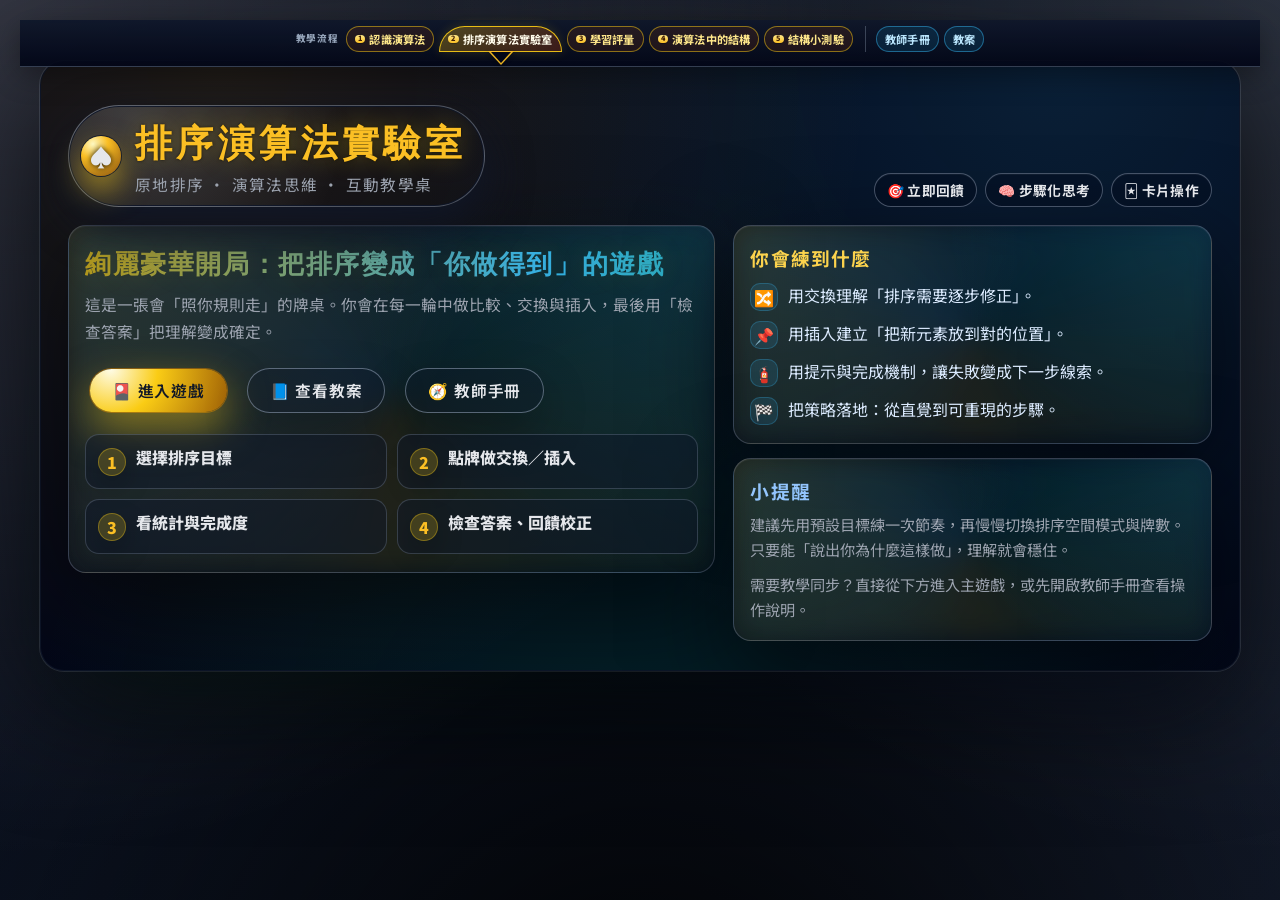
==== commit 909bd205: "Update algorithm-lab, exam, guide, index, and lesson pages for enhanced content and navigation - Cha" ====
--- a/index.html
+++ b/index.html
@@ -4,219 +4,383 @@
 <head>
     <meta charset="UTF-8">
     <meta name="viewport" content="width=device-width, initial-scale=1.0">
-    <title>排序演算法實驗室 - 學習排序原理</title>
+    <title>排序演算法實驗室 - 開頭畫面</title>
     <link rel="preconnect" href="https://fonts.googleapis.com">
     <link rel="preconnect" href="https://fonts.gstatic.com" crossorigin>
     <link
         href="https://fonts.googleapis.com/css2?family=Playfair+Display:wght@500;700&family=Noto+Sans+TC:wght@400;500;700&display=swap"
         rel="stylesheet">
     <link rel="stylesheet" href="style.css">
+    <script src="subpage-ui.js" defer></script>
+    <style>
+        .index-hero-container {
+            padding: 44px 28px 30px;
+        }
+
+        .index-hero-header {
+            display: flex;
+            align-items: flex-end;
+            justify-content: space-between;
+            gap: 18px;
+            flex-wrap: wrap;
+            margin-bottom: 18px;
+        }
+
+        .index-hero-meta {
+            display: flex;
+            flex-direction: column;
+            gap: 10px;
+            align-items: flex-end;
+        }
+
+        .index-chip-row {
+            display: flex;
+            flex-wrap: wrap;
+            gap: 8px;
+            justify-content: flex-end;
+        }
+
+        .index-chip {
+            padding: 6px 12px;
+            border-radius: 999px;
+            border: 1px solid rgba(148, 163, 184, 0.45);
+            background: rgba(2, 6, 23, 0.35);
+            color: #e5e7eb;
+            font-weight: 700;
+            font-size: 0.86rem;
+            letter-spacing: 0.02em;
+            box-shadow: inset 0 1px 0 rgba(255, 255, 255, 0.04);
+        }
+
+        .index-hero-grid {
+            display: grid;
+            grid-template-columns: 1.15fr 0.85fr;
+            gap: 18px;
+            align-items: start;
+        }
+
+        .index-shimmer {
+            background: linear-gradient(90deg,
+                    rgba(250, 204, 21, 0.65),
+                    rgba(56, 189, 248, 0.9),
+                    rgba(16, 185, 129, 0.75),
+                    rgba(250, 204, 21, 0.65));
+            background-size: 220% auto;
+            -webkit-background-clip: text;
+            background-clip: text;
+            color: transparent;
+            animation: indexShimmer 3.2s ease-in-out infinite;
+            text-shadow: 0 0 30px rgba(250, 204, 21, 0.12);
+        }
+
+        @keyframes indexShimmer {
+            0% {
+                background-position: 0% 50%;
+            }
+
+            50% {
+                background-position: 100% 50%;
+            }
+
+            100% {
+                background-position: 0% 50%;
+            }
+        }
+
+        .index-lead {
+            color: #9ca3af;
+            margin-top: 10px;
+            line-height: 1.7;
+            font-size: 0.98rem;
+        }
+
+        .index-actions {
+            display: flex;
+            flex-wrap: wrap;
+            gap: 10px;
+            margin-top: 18px;
+            align-items: center;
+        }
+
+        .btn-start {
+            text-decoration: none;
+            display: inline-flex;
+            align-items: center;
+            justify-content: center;
+            gap: 8px;
+            text-transform: none;
+        }
+
+        .btn-outline {
+            background: rgba(15, 23, 42, 0.32);
+            border: 1px solid rgba(148, 163, 184, 0.55);
+            color: #e5e7eb;
+            box-shadow: 0 18px 45px rgba(0, 0, 0, 0.25);
+        }
+
+        .btn-outline:hover {
+            border-color: rgba(56, 189, 248, 0.55);
+            box-shadow: 0 26px 65px rgba(0, 0, 0, 0.35);
+            transform: translateY(-2px) scale(1.01);
+        }
+
+        .index-lux-card {
+            border-radius: 18px;
+            border: 1px solid rgba(148, 163, 184, 0.35);
+            background:
+                radial-gradient(circle at 0% 0%, rgba(250, 204, 21, 0.12), transparent 55%),
+                radial-gradient(circle at 100% 0%, rgba(56, 189, 248, 0.14), transparent 50%),
+                rgba(2, 6, 23, 0.52);
+            box-shadow:
+                0 30px 100px rgba(0, 0, 0, 0.55),
+                inset 0 1px 0 rgba(255, 255, 255, 0.05);
+            padding: 18px 16px;
+            position: relative;
+            overflow: hidden;
+        }
+
+        .index-lux-card::before {
+            content: '';
+            position: absolute;
+            inset: -2px;
+            background: conic-gradient(from 180deg,
+                    rgba(250, 204, 21, 0.18),
+                    rgba(56, 189, 248, 0.22),
+                    rgba(16, 185, 129, 0.16),
+                    rgba(250, 204, 21, 0.18));
+            opacity: 0.6;
+            filter: blur(14px);
+            z-index: 0;
+            pointer-events: none;
+        }
+
+        .index-lux-card > * {
+            position: relative;
+            z-index: 1;
+        }
+
+        .index-mini-steps {
+            display: grid;
+            grid-template-columns: repeat(2, minmax(0, 1fr));
+            gap: 10px;
+            margin-top: 16px;
+        }
+
+        .index-mini-step {
+            display: flex;
+            gap: 10px;
+            align-items: flex-start;
+            border-radius: 14px;
+            border: 1px solid rgba(148, 163, 184, 0.28);
+            background: rgba(15, 23, 42, 0.45);
+            padding: 12px 12px;
+        }
+
+        .index-mini-step-no {
+            width: 28px;
+            height: 28px;
+            border-radius: 999px;
+            display: inline-flex;
+            align-items: center;
+            justify-content: center;
+            background: rgba(250, 204, 21, 0.2);
+            color: #fbbf24;
+            font-weight: 900;
+            border: 1px solid rgba(250, 204, 21, 0.35);
+            box-shadow: 0 10px 26px rgba(0, 0, 0, 0.25);
+            flex: 0 0 auto;
+            margin-top: 1px;
+        }
+
+        .index-mini-step-title {
+            font-weight: 800;
+            color: #e5e7eb;
+            line-height: 1.35;
+        }
+
+        .index-right-stack {
+            display: flex;
+            flex-direction: column;
+            gap: 14px;
+        }
+
+        .index-feature-list {
+            list-style: none;
+            margin: 12px 0 0;
+            padding: 0;
+            display: flex;
+            flex-direction: column;
+            gap: 10px;
+        }
+
+        .index-feature-item {
+            display: flex;
+            gap: 10px;
+            align-items: flex-start;
+        }
+
+        .index-feature-ico {
+            width: 28px;
+            height: 28px;
+            border-radius: 10px;
+            display: inline-flex;
+            align-items: center;
+            justify-content: center;
+            background: rgba(56, 189, 248, 0.12);
+            border: 1px solid rgba(56, 189, 248, 0.25);
+            flex: 0 0 auto;
+        }
+
+        .index-feature-text {
+            color: #dbeafe;
+            line-height: 1.55;
+        }
+
+        .index-muted {
+            color: #9ca3af;
+            line-height: 1.65;
+            margin: 8px 0 0;
+            font-size: 0.95rem;
+        }
+
+        @media (max-width: 900px) {
+            .index-hero-grid {
+                grid-template-columns: 1fr;
+            }
+
+            .index-hero-meta {
+                align-items: flex-start;
+            }
+
+            .index-chip-row {
+                justify-content: flex-start;
+            }
+        }
+
+        @media (prefers-reduced-motion: reduce) {
+            .index-shimmer {
+                animation: none;
+            }
+        }
+    </style>
 </head>
 
 <body>
-    <button type="button" class="overlay-backdrop" id="overlay-backdrop" aria-hidden="true" tabindex="-1"></button>
-    <nav class="site-nav" id="site-nav" aria-label="網站導覽">
+    <nav class="site-nav" aria-label="網站導覽">
         <div class="site-nav-inner">
             <div class="site-nav-group" role="group" aria-labelledby="site-nav-flow-label">
-                <div id="site-nav-flow-label" class="site-nav-group-label" data-i18n-key="nav.groupFlow">教學流程</div>
+                <div id="site-nav-flow-label" class="site-nav-group-label">教學流程</div>
                 <div class="site-nav-group-links">
-                    <a href="algorithm-lab.html" class="site-nav-link site-nav-flow-link"><span class="site-nav-step" aria-hidden="true">1</span><span data-i18n-key="nav.flowLab">認識演算法</span></a>
-                    <a href="index.html" class="site-nav-link site-nav-flow-link site-nav-link-current" aria-current="page"><span class="site-nav-step" aria-hidden="true">2</span><span data-i18n-key="nav.flowGame">排序演算法實驗室</span></a>
-                    <a href="exam.html" class="site-nav-link site-nav-flow-link"><span class="site-nav-step" aria-hidden="true">3</span><span data-i18n-key="nav.flowExam">學習評量</span></a>
-                    <a href="algorithm-concepts.html" class="site-nav-link site-nav-flow-link"><span class="site-nav-step" aria-hidden="true">4</span><span data-i18n-key="nav.flowConcepts">演算法中的結構</span></a>
-                    <a href="algorithm-concepts-quiz.html" class="site-nav-link site-nav-flow-link"><span class="site-nav-step" aria-hidden="true">5</span><span data-i18n-key="nav.flowConceptsQuiz">結構小測驗</span></a>
+                    <a href="algorithm-lab.html" class="site-nav-link site-nav-flow-link"><span class="site-nav-step" aria-hidden="true">1</span>認識演算法</a>
+                    <a href="index.html" class="site-nav-link site-nav-flow-link site-nav-link-current" aria-current="page"><span class="site-nav-step" aria-hidden="true">2</span>排序演算法實驗室</a>
+                    <a href="exam.html" class="site-nav-link site-nav-flow-link"><span class="site-nav-step" aria-hidden="true">3</span>學習評量</a>
+                    <a href="algorithm-concepts.html" class="site-nav-link site-nav-flow-link"><span class="site-nav-step" aria-hidden="true">4</span>演算法中的結構</a>
+                    <a href="algorithm-concepts-quiz.html" class="site-nav-link site-nav-flow-link"><span class="site-nav-step" aria-hidden="true">5</span>結構小測驗</a>
                 </div>
             </div>
-            <div class="site-nav-group site-nav-group--extra" role="group" id="site-nav-extra-group" aria-label="教師手冊與教案">
+            <div class="site-nav-group site-nav-group--extra" role="group" aria-label="教師手冊與教案">
                 <div class="site-nav-group-links">
-                    <a href="guide.html" class="site-nav-link site-nav-extra-link"><span data-i18n-key="nav.guideCenter">教師手冊</span></a>
-                    <a href="lesson.html" class="site-nav-link site-nav-extra-link"><span data-i18n-key="nav.lesson">教案</span></a>
+                    <a href="guide.html" class="site-nav-link site-nav-extra-link">教師手冊</a>
+                    <a href="lesson.html" class="site-nav-link site-nav-extra-link">教案</a>
                 </div>
             </div>
         </div>
     </nav>
+
     <div class="page-frame">
         <div class="table-glow"></div>
-        <div class="container">
-            <header>
+        <div class="container index-hero-container">
+            <header class="index-hero-header">
                 <div class="logo-lockup">
                     <div class="logo-badge">
                         <span class="logo-icon">♠</span>
                     </div>
                     <div class="logo-texts">
-                        <h1 data-i18n-key="app.title">排序演算法實驗室</h1>
-                        <p class="subtitle" data-i18n-key="app.subtitle">原地排序 · 演算法思維 · 互動教學桌</p>
+                        <h1 class="index-hero-title">排序演算法實驗室</h1>
+                        <p class="subtitle">原地排序 · 演算法思維 · 互動教學桌</p>
                     </div>
                 </div>
-                <div class="header-right">
-                    <button id="lang-button" class="lang-button" type="button">TW</button>
-                    <button id="settings-toggle" class="settings-toggle" aria-label="教學與設定">
-                        ⚙
-                    </button>
-                    <select id="lang-select" class="lang-select-hidden">
-                        <option value="zh-TW">繁體中文</option>
-                        <option value="zh-CN">简体中文</option>
-                        <option value="en">English</option>
-                        <option value="ja">日本語</option>
-                    </select>
+
+                <div class="index-hero-meta">
+                    <div class="index-chip-row">
+                        <span class="index-chip">🎯 立即回饋</span>
+                        <span class="index-chip">🧠 步驟化思考</span>
+                        <span class="index-chip">🃏 卡片操作</span>
+                    </div>
                 </div>
             </header>
 
-            <div class="controls">
-                <div class="control-group control-group-preset">
-                    <button type="button" class="btn preset-btn" data-preset="selection" data-i18n-key="preset.selection">選擇排序</button>
-                    <button type="button" class="btn preset-btn" data-preset="insertion" data-i18n-key="preset.insertion">插入排序</button>
-                    <button type="button" class="btn preset-btn" data-preset="bubble" data-i18n-key="preset.bubble">氣泡排序</button>
-                    <button type="button" class="btn preset-btn" data-preset="quick" data-i18n-key="preset.quick">快速排序</button>
-                    <button id="shuffle-btn" class="btn primary" data-i18n-key="controls.shuffle">🔀 重新發牌</button>
-                </div>
-            </div>
-
-            <div class="stats-bar">
-                <div class="stat-item">
-                    <span class="stat-label" data-i18n-key="stats.comparisons">比較次數：</span>
-                    <span class="stat-value" id="comparisons">0</span>
-                </div>
-                <div class="stat-item">
-                    <span class="stat-label" data-i18n-key="stats.swaps">交換次數：</span>
-                    <span class="stat-value" id="swaps">0</span>
-                </div>
-                <div class="stat-item stat-item-progress">
-                    <div class="stat-progress-head">
-                        <span class="stat-label" id="progress-label" data-i18n-key="stats.progress">完成度：</span>
-                        <span class="stat-value" id="progress">0%</span>
-                    </div>
-                    <div class="stats-progress-track" id="progress-track" role="progressbar" aria-valuemin="0"
-                        aria-valuemax="100" aria-valuenow="0" aria-labelledby="progress-label progress">
-                        <div class="stats-progress-fill" id="progress-fill"></div>
-                    </div>
-                </div>
-            </div>
-
-            <div class="game-area workspace-panel">
-                <div class="instruction-hint" id="instruction-hint">
-                    <p data-i18n-key="banner.hint">🎯 <strong>操作方式：</strong>點擊選擇一張卡片，再點擊另一張進行交換</p>
-                    <button class="close-hint" id="close-hint">✕</button>
-                </div>
-
-                <!-- 原地排序：單一牌區 -->
-                <div class="card-area-wrapper card-area-inplace" id="card-area-inplace">
-                    <div class="card-area" id="card-area">
-                        <p class="instruction" data-i18n-key="banner.instruction">請選擇排序方式後，點擊「重新發牌」開始遊戲</p>
-                    </div>
-                </div>
-
-                <!-- 額外空間：上方未排序、下方已排序 -->
-                <div class="card-zones-extraspace" id="card-zones-extraspace" aria-hidden="true">
-                    <div class="zone-block">
-                        <div class="zone-label zone-unsorted-label" data-i18n-key="zone.unsorted">未排序</div>
-                        <div class="card-area card-area-unsorted" id="card-area-unsorted"></div>
-                    </div>
-                    <div class="zone-block">
-                        <div class="zone-label zone-sorted-label" data-i18n-key="zone.sorted">已排序</div>
-                        <div class="card-area card-area-sorted" id="card-area-sorted"></div>
-                    </div>
-                </div>
-
-                <!-- 快速排序：未分區 → 選 pivot → 分區為 ＜ pivot | pivot | ＞ pivot -->
-                <div class="card-zones-quickspace" id="card-zones-quickspace" aria-hidden="true">
-                    <div class="quicksort-partition-history" id="quicksort-partition-history" aria-label="已完成的分區"></div>
-                    <div class="quicksort-single-view" id="quicksort-single-view">
-                        <div class="zone-block">
-                            <div class="zone-label zone-quick-unpartitioned" data-i18n-key="zone.quickUnpartitioned">未分區（點一張當 pivot）</div>
-                            <div class="card-area card-area-quick-unpartitioned" id="card-area-quick-unpartitioned"></div>
+            <main class="index-hero-grid">
+                <section class="index-lux-card">
+                    <h2 class="index-shimmer" style="margin:0; font-size:1.65rem; letter-spacing:0.06em; font-family:'Playfair Display', 'Times New Roman', serif;">
+                        絢麗豪華開局：把排序變成「你做得到」的遊戲
+                    </h2>
+                    <p class="index-lead">
+                        這是一張會「照你規則走」的牌桌。你會在每一輪中做比較、交換與插入，最後用「檢查答案」把理解變成確定。
+                    </p>
+
+                    <div class="index-actions">
+                        <a class="btn primary btn-start" href="game.html">🎴 進入遊戲</a>
+                        <a class="btn btn-outline btn-start" href="lesson.html">📘 查看教案</a>
+                        <a class="btn btn-outline btn-start" href="guide.html">🧭 教師手冊</a>
+                    </div>
+
+                    <div class="index-mini-steps" aria-label="遊戲流程預告">
+                        <div class="index-mini-step">
+                            <span class="index-mini-step-no">1</span>
+                            <div class="index-mini-step-title">選擇排序目標</div>
                         </div>
-                        <div class="quicksort-partition-row-wrap">
-                            <div class="quicksort-partition-baseline-label" data-i18n-key="quick.pivotBaseline">以 pivot 為基準：左小右大</div>
-                            <div class="quicksort-partition-row">
-                                <div class="zone-block zone-block-quick zone-block-quick-left">
-                                    <div class="zone-label zone-quick-left" data-i18n-key="zone.quickLeft">＜ pivot</div>
-                                    <div class="card-area card-area-quick-left" id="card-area-quick-left"></div>
-                                </div>
-                                <div class="zone-block zone-block-pivot">
-                                    <div class="zone-label zone-quick-pivot" data-i18n-key="zone.quickPivot">pivot</div>
-                                    <div class="card-area card-area-quick-pivot" id="card-area-quick-pivot"></div>
-                                </div>
-                                <div class="zone-block zone-block-quick zone-block-quick-right">
-                                    <div class="zone-label zone-quick-right" data-i18n-key="zone.quickRight">＞ pivot</div>
-                                    <div class="card-area card-area-quick-right" id="card-area-quick-right"></div>
-                                </div>
-                            </div>
+                        <div class="index-mini-step">
+                            <span class="index-mini-step-no">2</span>
+                            <div class="index-mini-step-title">點牌做交換／插入</div>
                         </div>
-                        <div class="quicksort-recurse-actions" id="quicksort-recurse-buttons" aria-live="polite"></div>
-                    </div>
-                    <div class="quicksort-split-container" id="quicksort-split-container" aria-label="左半部與右半部同時追蹤" style="display: none;"></div>
-                </div>
-            </div>
-
-            <div class="feedback">
-                <div class="status" id="status" role="status" aria-live="polite" aria-atomic="true"></div>
-                <div class="hint" id="hint"></div>
-            </div>
-
-            <div class="actions action-bar">
-                <button id="check-btn" class="btn success" disabled data-i18n-key="actions.check">✅ 檢查答案</button>
-                <button id="hint-btn" class="btn warning" disabled data-i18n-key="actions.hint">💡 顯示提示</button>
-                <button id="reset-btn" class="btn danger" disabled data-i18n-key="actions.reset">🔄 重置遊戲</button>
-            </div>
+                        <div class="index-mini-step">
+                            <span class="index-mini-step-no">3</span>
+                            <div class="index-mini-step-title">看統計與完成度</div>
+                        </div>
+                        <div class="index-mini-step">
+                            <span class="index-mini-step-no">4</span>
+                            <div class="index-mini-step-title">檢查答案、回饋校正</div>
+                        </div>
+                    </div>
+                </section>
+
+                <aside class="index-right-stack">
+                    <div class="index-lux-card">
+                        <h3 style="margin:0; color:#fcd34d; letter-spacing:0.06em;">你會練到什麼</h3>
+                        <ul class="index-feature-list">
+                            <li class="index-feature-item">
+                                <span class="index-feature-ico">🔀</span>
+                                <span class="index-feature-text">用交換理解「排序需要逐步修正」。</span>
+                            </li>
+                            <li class="index-feature-item">
+                                <span class="index-feature-ico">📌</span>
+                                <span class="index-feature-text">用插入建立「把新元素放到對的位置」。</span>
+                            </li>
+                            <li class="index-feature-item">
+                                <span class="index-feature-ico">🧯</span>
+                                <span class="index-feature-text">用提示與完成機制，讓失敗變成下一步線索。</span>
+                            </li>
+                            <li class="index-feature-item">
+                                <span class="index-feature-ico">🏁</span>
+                                <span class="index-feature-text">把策略落地：從直覺到可重現的步驟。</span>
+                            </li>
+                        </ul>
+                    </div>
+
+                    <div class="index-lux-card">
+                        <h3 style="margin:0; color:#93c5fd; letter-spacing:0.06em;">小提醒</h3>
+                        <p class="index-muted">
+                            建議先用預設目標練一次節奏，再慢慢切換排序空間模式與牌數。只要能「說出你為什麼這樣做」，理解就會穩住。
+                        </p>
+                        <p class="index-muted" style="margin-top:10px;">
+                            需要教學同步？直接從下方進入主遊戲，或先開啟教師手冊查看操作說明。
+                        </p>
+                    </div>
+                </aside>
+            </main>
         </div>
-
-            <div class="settings-card" id="settings-card">
-                <div class="settings-card-header">
-                    <div>
-                        <h2 class="settings-title" data-i18n-key="advanced.title">進階設定</h2>
-                        <p class="settings-subtitle" data-i18n-key="settings.subtitle">需要時再打開，讓牌桌保持乾淨。</p>
-                    </div>
-                    <button class="settings-close" id="settings-close" aria-label="關閉教學卡片">✕</button>
-                </div>
-                <div class="settings-card-body">
-                    <div class="settings-section">
-                        <h3 class="settings-section-title" data-i18n-key="advanced.title">進階設定</h3>
-                        <div class="control-group">
-                            <label for="sort-method" data-i18n-key="controls.sortLabel">排序方式：</label>
-                            <select id="sort-method">
-                                <option value="none" data-i18n-key="controls.sortNone">❓ 請選擇排序目標</option>
-                                <option value="number" selected data-i18n-key="controls.sortNumber">🔢 依數字大小 (A→K)</option>
-                                <option value="suit-symbol" data-i18n-key="controls.sortSuitSymbol">🃄 依花色符號 (♠♥♣♦)</option>
-                                <option value="suit-color" data-i18n-key="controls.sortSuitColor">🎨 依花色顏色 (黑→紅)</option>
-                                <option value="number-asc" data-i18n-key="controls.sortNumberAsc">📈 數字遞增 (2→A)</option>
-                                <option value="number-desc" data-i18n-key="controls.sortNumberDesc">📉 數字遞減 (K→2)</option>
-                            </select>
-                        </div>
-                        <div class="control-group">
-                            <label for="card-count" data-i18n-key="advanced.cardCount">牌數：</label>
-                            <input type="range" id="card-count" min="5" max="13" value="6">
-                            <span id="card-count-display">6 張</span>
-                        </div>
-                        <div class="control-group">
-                            <label for="unique-rank-toggle" data-i18n-key="advanced.uniqueRanks">不重複數字：</label>
-                            <input type="checkbox" id="unique-rank-toggle" checked>
-                            <span data-i18n-key="advanced.uniqueRanksDesc">啟用時，每一局不會出現同數字不同花色（最多 13 張），適合初學者。</span>
-                        </div>
-                        <div class="control-group">
-                            <label for="show-correct-toggle" data-i18n-key="advanced.showCorrect">完成提示：</label>
-                            <input type="checkbox" id="show-correct-toggle" checked>
-                            <span data-i18n-key="advanced.showCorrectDesc">在已排對的位置顯示紅色勾勾</span>
-                        </div>
-                        <div class="control-group">
-                            <label for="allow-same-rank-toggle" data-i18n-key="advanced.considerSuit">花色是否要看：</label>
-                            <input type="checkbox" id="allow-same-rank-toggle" checked>
-                            <span data-i18n-key="advanced.considerSuitDesc">勾選時，同數字不同花色也算正確（適合初學，只看數字）</span>
-                        </div>
-                        <div class="control-group">
-                            <label for="space-mode" data-i18n-key="advanced.spaceMode">排序空間模式：</label>
-                            <select id="space-mode">
-                                <option value="inplace" selected data-i18n-key="advanced.spaceInplace">原地排序（單一區域）</option>
-                                <option value="extraspace" data-i18n-key="advanced.spaceExtraspace">額外空間（上未排序／下已排序）</option>
-                            </select>
-                            <span data-i18n-key="advanced.spaceModeDesc">額外空間時，從上方選牌移到下方完成排序，適合練習選擇排序、插入排序等。</span>
-                        </div>
-                    </div>
-                </div>
-            </div>
     </div>
-
-    <script src="script.js"></script>
 </body>
 
 </html>
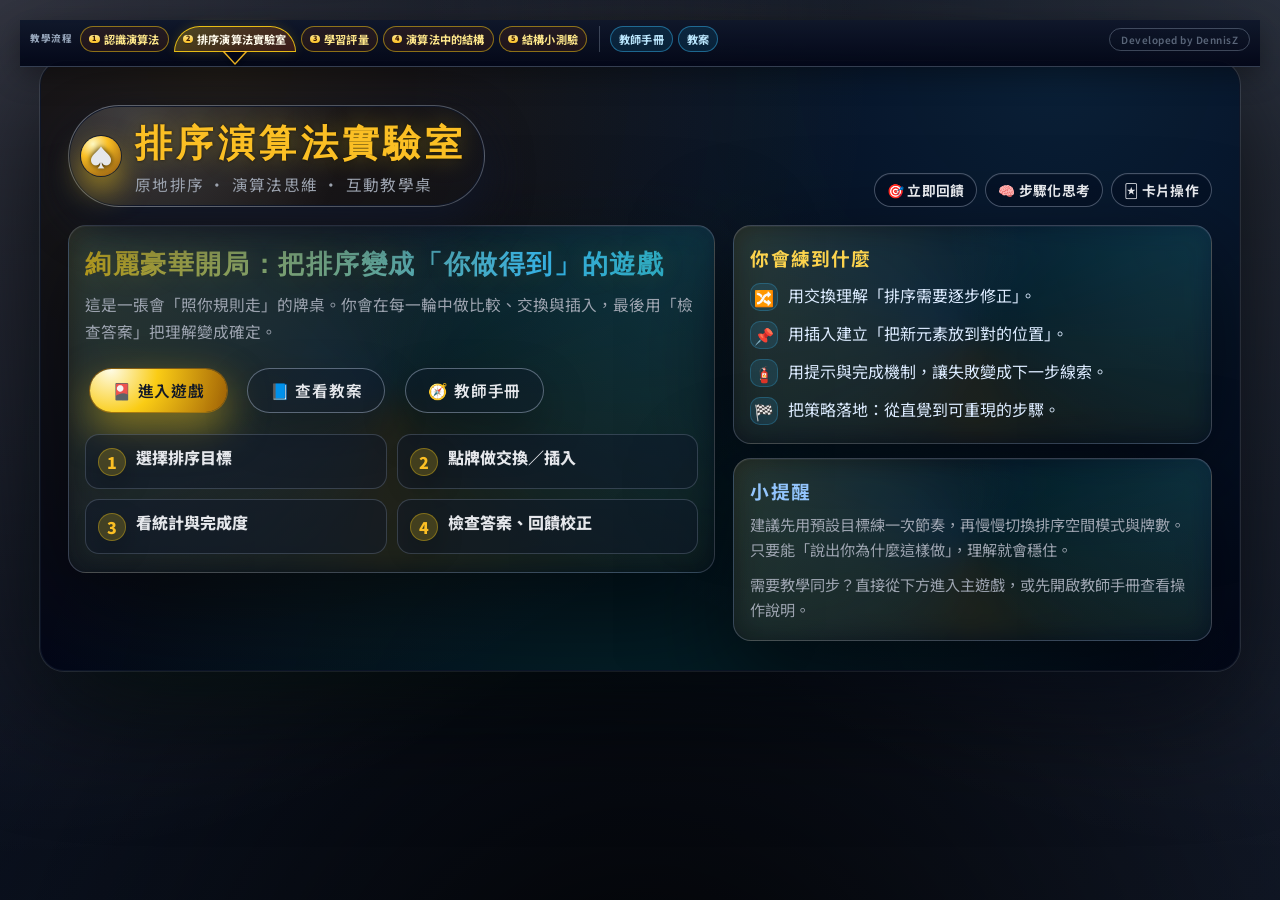
==== commit eb071d2d: "Add developer credit to multiple HTML files and update CSS styles" ====
--- a/index.html
+++ b/index.html
@@ -284,6 +284,7 @@
                     <a href="lesson.html" class="site-nav-link site-nav-extra-link">教案</a>
                 </div>
             </div>
+            <span class="site-nav-credit" translate="no" aria-label="Developed by DennisZ">Developed by DennisZ</span>
         </div>
     </nav>
 
--- a/style.css
+++ b/style.css
@@ -26,8 +26,25 @@
     flex-direction: row;
     flex-wrap: wrap;
     align-items: center;
-    justify-content: center;
+    justify-content: flex-start;
     gap: 6px 10px;
+    width: 100%;
+}
+
+.site-nav-credit {
+    margin-left: auto;
+    align-self: center;
+    flex-shrink: 0;
+    padding: 3px 11px;
+    border-radius: 999px;
+    border: 1px solid rgba(148, 163, 184, 0.38);
+    background: transparent;
+    color: rgba(148, 163, 184, 0.58);
+    font-size: 0.62rem;
+    font-weight: 600;
+    letter-spacing: 0.05em;
+    white-space: nowrap;
+    user-select: none;
 }
 
 .site-nav-group {
@@ -236,6 +253,14 @@
     .site-nav-inner {
         padding: 5px 8px 14px;
         gap: 6px 8px;
+    }
+
+    .site-nav-credit {
+        margin-left: 0;
+        width: 100%;
+        text-align: center;
+        border-color: rgba(148, 163, 184, 0.28);
+        color: rgba(148, 163, 184, 0.5);
     }
 
     .site-nav-group--extra {
